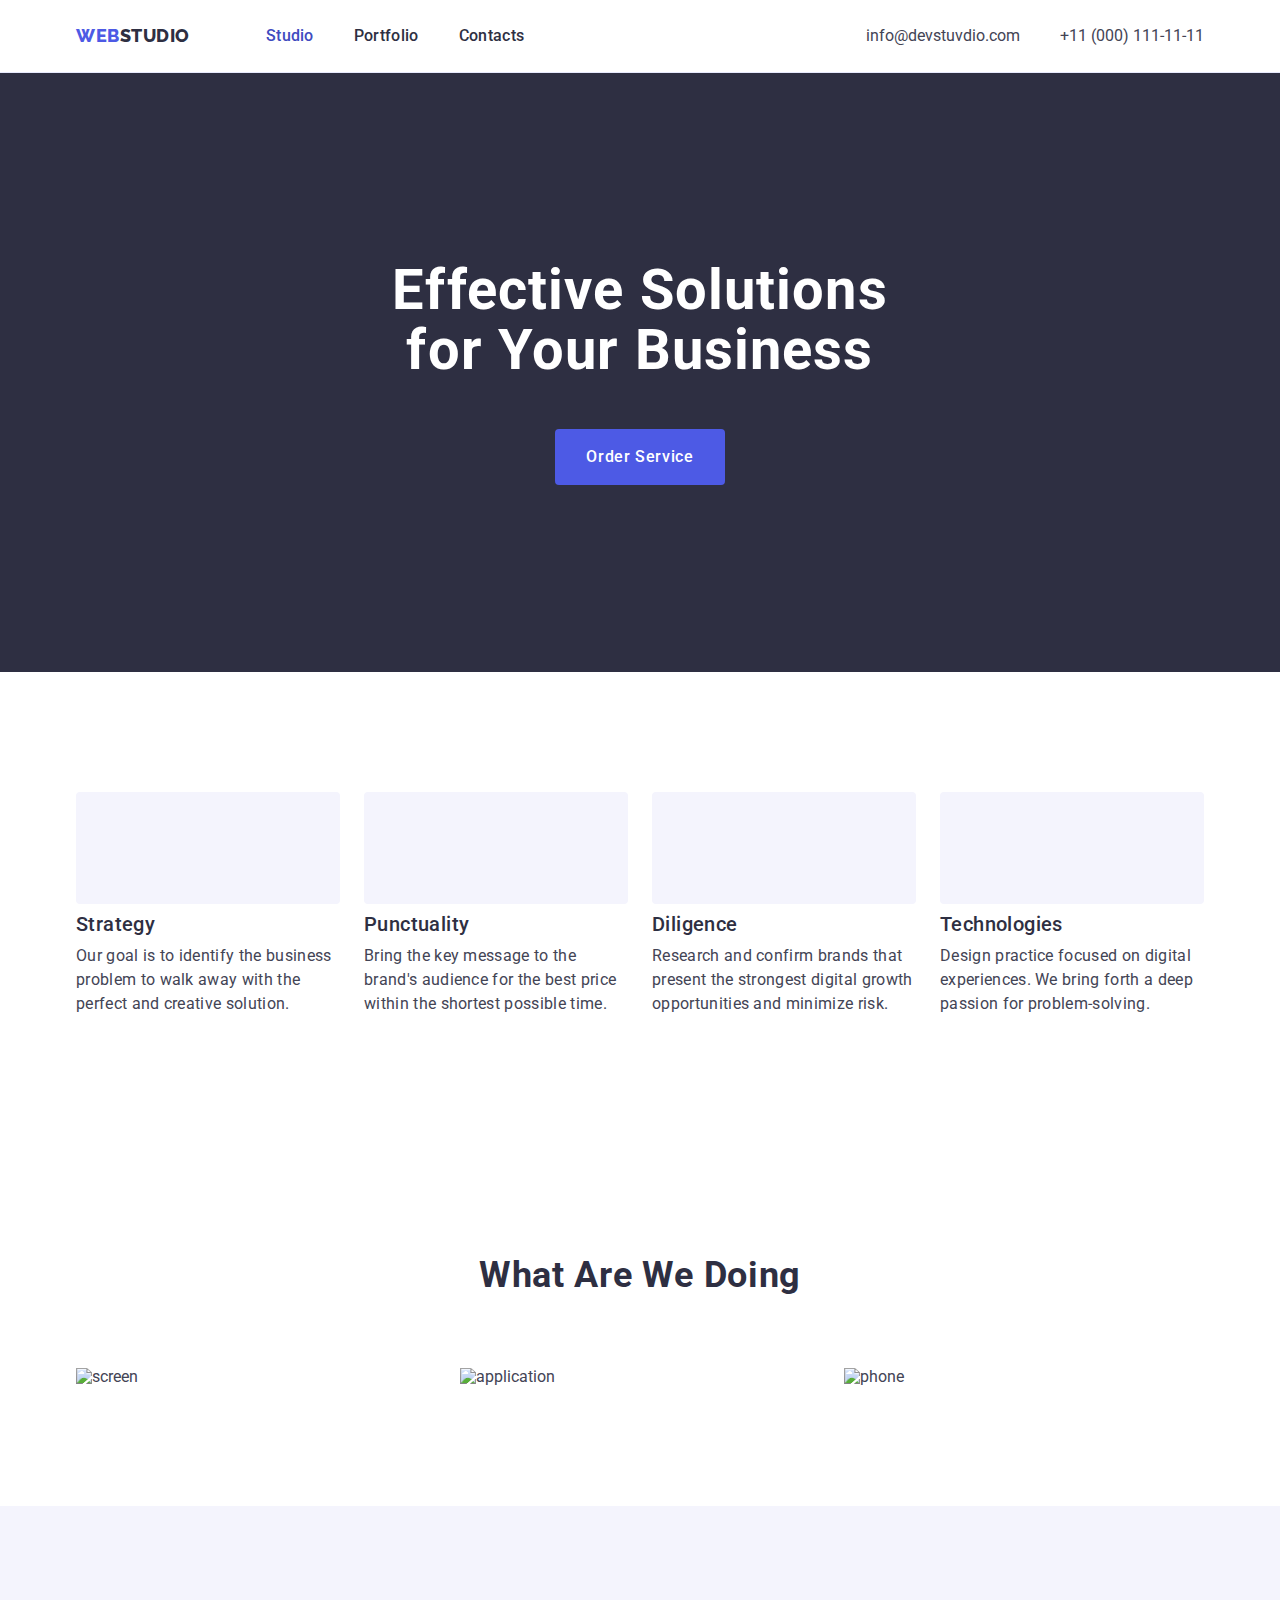
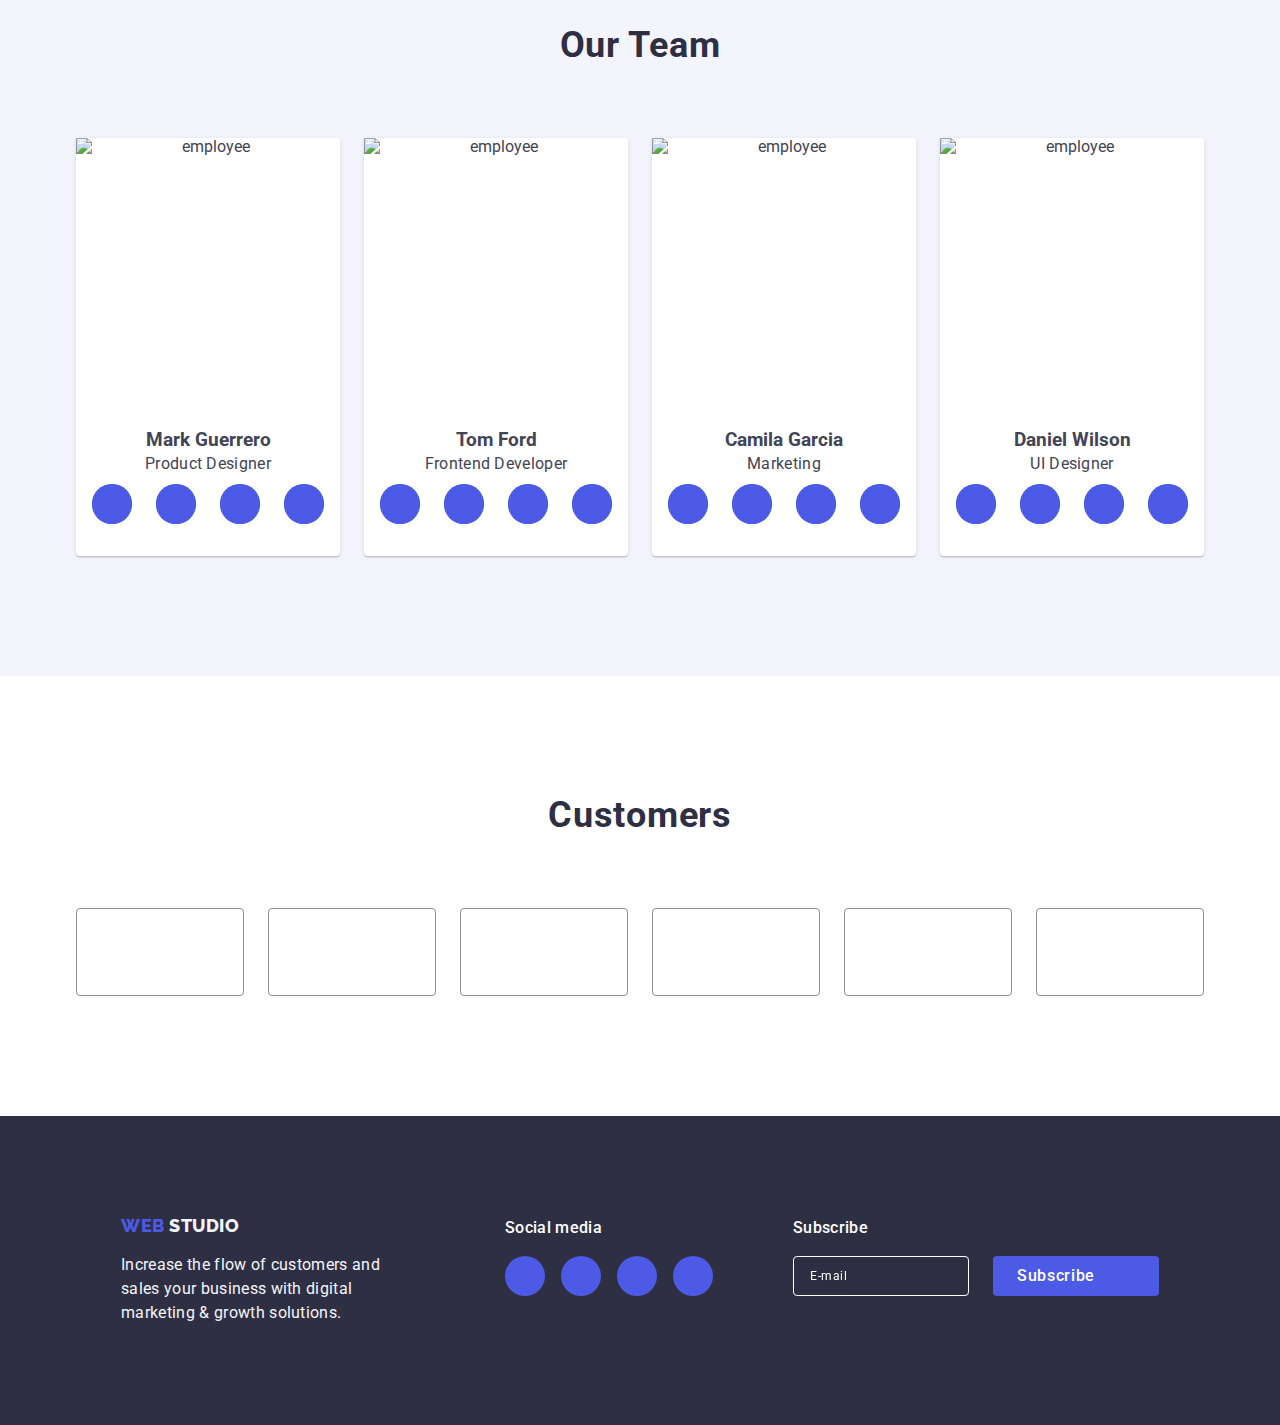
==== index.html @ eebdf18d "работает модальное окно Order service , но снова изменилось его положение уже на  лаптопе" ====
<!DOCTYPE html>
<html lang="en">

<head>
  <meta charset="UTF-8">
  <meta http-equiv="X-UA-Compatible" content="IE=edge">
  <meta name="viewport" content="width=device-width, initial-scale=1.0">
  <title>main-page</title>
  <link href="https://fonts.googleapis.com/css2?family=Roboto:wght@400;500;700;900&display=swap" rel="stylesheet">
  <link href="https://fonts.googleapis.com/css2?family=Raleway:wght@800&display=swap" rel="stylesheet">
  <link rel="stylesheet" href="https://fonts.googleapis.com">
  <link rel="stylesheet" href="https://fonts.gstatic.com">
  <link rel="stylesheet" href="https://cdnjs.cloudflare.com/ajax/libs/modern-normalize/2.0.0/modern-normalize.min.css">
  <link rel="stylesheet" href="./css/style.css">
  <link rel="stylesheet" href="./css/mobile.css">
  <!-- <link rel="stylesheet" href="./css/adaptation-style.css"> -->
  <link rel="stylesheet" href="./css/laptop.css">
  <link rel="stylesheet" href="./css/tablet.css">


</head>



<body>
  <!-- header -->
  <header class="header">
    <div class="container">
      <nav class="nav-items">
        <a href="./index.html" class="link logo">web<span class="logo-span">studio</span></a>
        <ul class="list nav ">
          <li class="nav-item"><a href="./index.html" class="link nav-link backlight-page">Studio</a></li>
          <li class="nav-item"><a href="./portfolio.html" class="link nav-link">Portfolio</a></li>
          <li class="nav-item"><a href="" class="link nav-link">Contacts</a></li>
        </ul>


      </nav>
      <button type="button" class="btn-burger" data-modal-open-burger>
        <svg width="32" height="22" class="burger">
          <use href="./images/burger.svg#icon-burger"></use>
        </svg>
      </button>
      <address class="address">
        <ul class=" list address">
          <li class="address-item">
            <a href="mailto:info@devstuvdio.com" class="link address-link">info@devstuvdio.com</a>
          </li>
          <li class="address-item"><a href="tel:+11(000)111-11-11" class="link address-link">+11 (000) 111-11-11</a>
          </li>
        </ul>
      </address>
    </div>







    <div class="mobile-menu" data-modal-burger>
      <div class="container mobile-menu-container">
        <button class="mobile-menu-close-btn" data-modal-close-burger>
          <svg width="8" height="8" class="mobile-menu-close-icon">

            <use href="./images/close-burger.svg#icon-close-burger"></use>

          </svg>
        </button>





        <ul class="list mobile-modal ">
          <li class="mobile-modal-item"><a href="./index.html" class="link mobile-menu-link backlight-page">Studio</a>
          </li>
          <li class="mobile-modal-item"><a href="./portfolio.html" class="link mobile-menu-link">Portfolio</a></li>
          <li class="mobile-modal-item"><a href="" class="link mobile-menu-link">Contacts</a></li>
        </ul>
        <div class="low-nav">

          <ul class=" list modal-address">
            <li>
              <a href="tel:+11(000)111-11-11" class="link modal-tel">+11 (000) 111-11-11</a>
            </li>
            <li>
              <a href="mailto:info@devstuvdio.com" class="link  modal-email">info@devstuvdio.com</a>
            </li>
          </ul>



          <ul class="modal-nav list">
            <li class="item-svg-modal">
              <a href="" class="icon-svg-modal">
                <svg class="fill-modal-svg" width="16" height="16">
                  <use href="./images/icons.svg#icon-instagram"></use>
                </svg>
              </a>
            </li>
            <li class="item-svg-modal">
              <a href="" class="icon-svg-modal">
                <svg class="fill-modal-svg" width="16" height="16">
                  <use href="./images/icons.svg#icon-twitter"></use>
                </svg>
              </a>
            </li>
            <li class="item-svg-modal">
              <a href="" class="icon-svg-modal">
                <svg class="fill-modal-svg" width="16" height="16">
                  <use href="./images/icons.svg#icon-facebook"></use>
                </svg>
              </a>
            </li>
            <li class="item-svg-modal">
              <a href="" class="icon-svg-modal">
                <svg class="fill-modal-svg" width="16" height="16">
                  <use href="./images/icons.svg#icon-linkedin"></use>
                </svg>
              </a>
            </li>
          </ul>
        </div>
      </div>
  </header>
  </div>

  <main>









    <!-- section-banner 1  -->
    <section class="section-banner ">

      <div class="container content-wrap">
        <h1 class="caption">
          Effective Solutions <span class="big-letter">for</span> Your Business</h1>
        <button type="button" class="btn-banner" data-modal-open>Order Service</button>
      </div>

    </section>
    <!-- section our goal 2 -->
    <section class="section ">
      <div class="container">
        <h2 class="visually-hidden">our goal</h2>
        <ul class="list items-our-goal">
          <li class="items-goal">
            <div class="contaner-svg-goal">
              <svg class="icon-svg-goal" width="64" height="64">
                <use href="./images/icons.svg#icon-antenna"></use>
              </svg>
            </div>
            <h3 class="title">Strategy</h3>
            <p class="subtitle">Our goal is to identify the business
              problem to walk away with the perfect and creative solution.</p>
          </li>
          <li class="items-goal">
            <div class="contaner-svg-goal">
              <svg class="icon-svg-goal" width="64" height="64">
                <use href="./images/icons.svg#icon-clock"></use>
              </svg>
            </div>
            <h3 class="title">Punctuality</h3>
            <p class="subtitle">Bring the key message to the brand's audience for the best price within the
              shortest possible
              time.
            </p>
          </li>
          <li class="items-goal">
            <div class="contaner-svg-goal">
              <svg class="icon-svg-goal" width="64" height="64">
                <use href="./images/icons.svg#icon-diagram"></use>
              </svg>
            </div>
            <h3 class="title">Diligence</h3>
            <p class="subtitle">Research and confirm brands that present the strongest digital growth
              opportunities and minimize
              risk.</p>
          </li>
          <li class="items-goal">
            <div class="contaner-svg-goal">
              <svg class="icon-svg-goal" width="64" height="64">
                <use href="./images/icons.svg#icon-astronaut"></use>
              </svg>
            </div>
            <h3 class="title">Technologies</h3>
            <p class="subtitle">Design practice focused on digital experiences. We bring forth a deep passion
              for
              problem-solving.
            </p>
          </li>
        </ul>
      </div>
    </section>
    <!-- our-offer 3 -->
    <section class="section mobile-hidden">
      <div class="container content-wrap">
        <h2 class="headline">What are we doing</h2>
        <ul class="list our-offer">
          <li class="product-items"><img class="img-clean" src="./images/main-page/img-1.jpg" alt="screen" width="360">
          </li>
          <li class="product-items"><img class="img-clean" src="./images/main-page/img-2.jpg" alt="application"
              width="360">
          </li>
          <li class="product-items"><img class="img-clean" src="./images/main-page/img-3.jpg" alt="phone" width="360">
          </li>
        </ul>
      </div>
    </section>
    <!-- Our Team 4 -->
    <section class="section-employee">
      <div class="container content-wrap">
        <h2 class="headline-employee">Our Team</h2>
        <ul class="list items-employee ">
          <li class="item-employee">
            <img class="img-clean" src="./images/main-page/employee-1.jpg" alt="employee" width="264" height="260">
            <div class="wrap-title">
              <h3 class="title-employee">Mark Guerrero</h3>
              <p class="employee-subtitle">Product Designer</p>
              <ul class="employee-link list">
                <li class="item-svg-team">
                  <a href="" class="icon-svg-team">
                    <svg class="fill-employee-svg" width="16" height="16">
                      <use href="./images/icons.svg#icon-instagram"></use>
                    </svg>
                  </a>
                </li>
                <li class="item-svg-team">
                  <a href="" class="icon-svg-team">
                    <svg class="fill-employee-svg" width="16" height="16">
                      <use href="./images/icons.svg#icon-twitter"></use>
                    </svg>
                  </a>
                </li>
                <li class="item-svg-team">
                  <a href="" class="icon-svg-team">
                    <svg class="fill-employee-svg" width="16" height="16">
                      <use href="./images/icons.svg#icon-facebook"></use>
                    </svg>
                  </a>
                </li>
                <li class="item-svg-team">
                  <a href="" class="icon-svg-team">
                    <svg class="fill-employee-svg" width="16" height="16">
                      <use href="./images/icons.svg#icon-linkedin"></use>
                    </svg>
                  </a>
                </li>
              </ul>
            </div>
          </li>
          <li class="item-employee">
            <img class="img-clean" src="./images/main-page/employee-2.jpg" alt="employee" width="264" height="260">
            <div class="wrap-title">
              <h3 class="title-employee ">Tom Ford</h3>
              <p class="employee-subtitle">Frontend Developer</p>
              <ul class="employee-link list">
                <li class="item-svg-team">
                  <a href="" class="icon-svg-team">
                    <svg class="fill-employee-svg" width="16" height="16">
                      <use href="./images/icons.svg#icon-instagram"></use>
                    </svg>
                  </a>
                </li>
                <li class="item-svg-team">
                  <a href="" class="icon-svg-team">
                    <svg class="fill-employee-svg" width="16" height="16">
                      <use href="./images/icons.svg#icon-twitter"></use>
                    </svg>
                  </a>
                </li>
                <li class="item-svg-team">
                  <a href="" class="icon-svg-team">
                    <svg class="fill-employee-svg" width="16" height="16">
                      <use href="./images/icons.svg#icon-facebook"></use>
                    </svg>
                  </a>
                </li>
                <li class="item-svg-team">
                  <a href="" class="icon-svg-team">
                    <svg class="fill-employee-svg" width="16" height="16">
                      <use href="./images/icons.svg#icon-linkedin"></use>
                    </svg>
                  </a>
                </li>
              </ul>
            </div>
          </li>
          <li class="item-employee">
            <img class="img-clean" src="./images/main-page/employee-3.jpg" alt="employee" width="264" height="260">
            <div class="wrap-title">
              <h3 class="title-employee">Camila Garcia</h3>
              <p class="employee-subtitle">Marketing</p>
              <ul class="employee-link list">
                <li class="item-svg-team">
                  <a href="" class="icon-svg-team">
                    <svg class="fill-employee-svg" width="16" height="16">
                      <use href="./images/icons.svg#icon-instagram"></use>
                    </svg>
                  </a>
                </li>
                <li class="item-svg-team">
                  <a href="" class="icon-svg-team">
                    <svg class="fill-employee-svg" width="16" height="16">
                      <use href="./images/icons.svg#icon-twitter"></use>
                    </svg>
                  </a>
                </li>
                <li class="item-svg-team">
                  <a href="" class="icon-svg-team">
                    <svg class="fill-employee-svg" width="16" height="16">
                      <use href="./images/icons.svg#icon-facebook"></use>
                    </svg>
                  </a>
                </li>
                <li class="item-svg-team">
                  <a href="" class="icon-svg-team">
                    <svg class="fill-employee-svg" width="16" height="16">
                      <use href="./images/icons.svg#icon-linkedin"></use>
                    </svg>
                  </a>
                </li>
              </ul>
            </div>
          </li>
          <li class="item-employee">
            <img class="img-clean" src="./images/main-page/employee-4.jpg" alt="employee" width="264" height="260">
            <div class="wrap-title">
              <h3 class="title-employee">Daniel Wilson</h3>
              <p class="employee-subtitle">UI Designer</p>
              <ul class="employee-link list">
                <li class="item-svg-team">
                  <a href="" class="icon-svg-team">
                    <svg class="fill-employee-svg" width="16" height="16">
                      <use href="./images/icons.svg#icon-instagram"></use>
                    </svg>
                  </a>
                </li>
                <li class="item-svg-team">
                  <a href="" class="icon-svg-team">
                    <svg class="fill-employee-svg" width="16" height="16">
                      <use href="./images/icons.svg#icon-twitter"></use>
                    </svg>
                  </a>
                </li>
                <li class="item-svg-team">
                  <a href="" class="icon-svg-team">
                    <svg class="fill-employee-svg" width="16" height="16">
                      <use href="./images/icons.svg#icon-facebook"></use>
                    </svg>
                  </a>
                </li>
                <li class="item-svg-team">
                  <a href="" class="icon-svg-team">
                    <svg class="fill-employee-svg" width="16" height="16">
                      <use href="./images/icons.svg#icon-linkedin"></use>
                    </svg>
                  </a>
                </li>
              </ul>
            </div>
          </li>
        </ul>
      </div>
    </section>
    <!-- customers 5  -->
    <section class="customer">
      <div class="container customer-wrap">
        <h2 class="customer-headline">Customers</h2>

        <ul class="customer-items list">
          <li class="item-customer">
            <a href="" class="icon-svg-customer">
              <svg class="svg-fill-customer" width="104" height="56">
                <use href="./images/icons.svg#icon-Logo-1"></use>
              </svg>
            </a>
          </li>

          <li class="item-customer">
            <a href="" class="icon-svg-customer">
              <svg class="svg-fill-customer" width="104" height="56">
                <use href="./images/icons.svg#icon-Logo-2"></use>
              </svg>
            </a>
          </li>

          <li class="item-customer">
            <a href="" class="icon-svg-customer">
              <svg class="svg-fill-customer" width="104" height="56">
                <use href="./images/icons.svg#icon-Logo-3"></use>
              </svg>
            </a>
          </li>

          <li class="item-customer">
            <a href="" class="icon-svg-customer">
              <svg class="svg-fill-customer" width="104" height="56">
                <use href="./images/icons.svg#icon-Logo-4"></use>
              </svg>
            </a>
          </li>

          <li class="item-customer">
            <a href="" class="icon-svg-customer">
              <svg class="svg-fill-customer" width="104" height="56">
                <use href="./images/icons.svg#icon-Logo-5"></use>
              </svg>
            </a>
          </li>

          <li class="item-customer">
            <a href="" class="icon-svg-customer">
              <svg class="svg-fill-customer" width="104" height="56">
                <use href="./images/icons.svg#icon-Logo-6"></use>
              </svg>
            </a>
          </li>
        </ul>
      </div>
    </section>
  </main>
  <!-- footer -->
  <footer class="footer">
    <div class="container footer-content">
      <div class="footer-wrap-text">
        <a href="./index.html" class="logo-footer link">web <span class="logo-span-footer">Studio</span> </a>
        <p class="footer-text">Increase the flow of customers and sales your
          business with digital marketing &
          growth solutions.</p>
      </div>
      <div class=" sosial-media">
        <p class="social-title">Social media</p>
        <ul class="footer-sosial list">
          <li class="footer-item-svg">
            <a href="" class="footer-link-svg">
              <svg class="footer-svg-fill" width="24" height="24">
                <use href="./images/icons.svg#icon-instagram"></use>
              </svg>
            </a>
          </li>
          <li class="footer-item-svg">
            <a href="" class="footer-link-svg">
              <svg class="footer-svg-fill" width="24" height="24">
                <use href="./images/icons.svg#icon-twitter"></use>
              </svg>
            </a>
          </li>
          <li class="footer-item-svg">
            <a href="" class="footer-link-svg">
              <svg class="footer-svg-fill" width="24" height="24">
                <use href="./images/icons.svg#icon-facebook"></use>
              </svg>
            </a>
          </li>
          <li class="footer-item-svg">
            <a href="" class="footer-link-svg">
              <svg class="footer-svg-fill" width="24" height="24">
                <use href="./images/icons.svg#icon-linkedin"></use>
              </svg>
            </a>
          </li>
        </ul>

      </div>
      <div class="footer-form">
        <p class="subscribe-title-form">Subscribe</p>

        <form class="form-footer">
          <label class="footer-label">
            <input type="email" name="email" class="form-email " placeholder="E-mail">

          </label>

          <button type="submit" class="btn-footer">
            Subscribe
            <svg class="icon-send" width="24" height="24">
              <use href="./images/icon-send.svg#icon-icon-send-1"> </use>
            </svg>
          </button>
        </form>
      </div>
    </div>
  </footer>





  <div class="backdrop is-hidden  " data-modal>

    <div class="modal-window">
      <h2 class="visually-hidden">Contacts form</h2>
      <p class="contact-form">Leave your contacts and we will call you back</p>
      <form class="form" autocomplete="off">




        <!--1-->
        <div class="form-wrap">
          <label class="form-field" for="user-name">Name</label>


          <div class="wrap-user">
            <input type="text" name="user-name" class="input-form" placeholder=" " id="user-name">
            <svg class="icon-modal" width="18" height="24">
              <use href="./images/sprite-modal-window.svg#icon-person-black"> </use>
            </svg>

          </div>
        </div>

        <!--2-->
        <div class="form-wrap">
          <label class="form-field" for="phone">Phone</label>


          <div class="wrap-user">
            <input type="tel" name="text" class="input-form" placeholder=" " id="phone">
            <svg class="icon-modal" width="18" height="24">
              <use href="./images/sprite-modal-window.svg#icon-phone-black"> </use>
            </svg>

          </div>
        </div>

        <!--3-->
        <div class="form-wrap">
          <label class="form-field" for="email">Email</label>


          <div class="wrap-user">
            <input type="text" name="user-name" class="input-form" placeholder=" " id="email">

            <svg class="icon-modal" width="18" height="24">
              <use href="./images/sprite-modal-window.svg#icon-email-black"> </use>
            </svg>

          </div>
        </div>



        <!--4-->
        <div class="wrap-user-comment">
          <label class="form-field" for="user-comment">Comment</label>
          <textarea class="textarea-form" name="user-comment" placeholder="Text input" id="user-comment">  </textarea>
        </div>


        <!--5-->
        <div class="checkbox-container">
          <input type="checkbox" class="checkbox visually-hidden" name="user-privacy" id="user-privacy" value="true">
          <label class="label-checkbox" for="user-privacy">
            <span class="checkbox-span">
              <svg width="10" height="8">
                <use href="./images/vector(1).svg#icon-Vector-1"> </use>
              </svg>
            </span>
            I accept the terms and conditions of the
            <a href="" class="link link-privacy">Privacy Policy</a>
          </label>
        </div>
        <button class="btn-form" type="submit">Send</button>
      </form>
      <button type="button" class="modal-btn" data-modal-close>
        <svg class="svg-close-btn" width="8" height="8">
          <use href="./images/close-btn.svg#icon-close-black"></use>
        </svg>
      </button>
    </div>
  </div>


  <use href="./images/vector(1).svg#icon-Vector-1"> </use>


  <script src="./js/mobile-menu.js"></script>
  <script src="./js/modal.js"></script>
</body>

</html>
---- css/style.css ----
/* --accent-color: #4d5ae5;
    --background-button: #F4F4FD;
    --text-footer: #F4F4FD;
    --background-employee: #F4F4FD;
    --text-color: #434455;
    --primary-color: #2e2f42;
    --secondary-color: #F4F4FD;
    --hover-color: #404bbf;
    --white-color:#ffffff;

    */


    :root {
        --primary-color: #2e2f42;
        --secondary-color: #F4F4FD;
        --accent-color: #4d5ae5;
        --text-color: #434455;
        --hover-color: #404bbf;
        --white-color: #ffffff;
        --costumers-color: #8E8F99;
        --cubic-bezier: cubic-bezier(0.4, 0, 0.2, 1);
        --modal-color: #8e8f99;
    }

    html {
        box-sizing: border-box;
    }

    *,
    *::before,
    *::after {
        box-sizing: inherit;
    }

    body {
        font-family: "Roboto", sans-serif;
        color: #434455;
        background-color: var(--white-color);
    }





    h1,
    h2,
    h3,
    h4,
    h5,
    h6,
    p,
    ul {
        margin: 0;
        padding: 0;
    }

    .container {
        max-width: 1158px;
        padding-left: 15px;
        padding-right: 15px;
        margin: 0 auto;
        display: flex;


    }





    /* читка для списка  */
    .list {
        list-style: none;
    }

    /* читка для ссылок */
    .link {
        text-decoration: none;
        font-style: normal;
    }

    /* чистка нижнего отступа в картинках */
    .img-clean {
        display: block;
    }

    /* скрытие заголовка  */

    .visually-hidden {
        position: absolute;
        max-width: 1px;
        height: 1px;
        margin: -1px;
        border: 0;
        padding: 0;

        white-space: nowrap;
        clip-path: inset(100%);
        clip: rect(0 0 0 0);
        overflow: hidden;
    }

    /* main page -  header  */
    @media screen and (min-width:429px) and (max-width:4000px) {
        .mobile-menu-container {
            display: none;
        }

        .btn-burger {
            display: none;
        }
    }

    .nav-items {
        display: flex;
        align-items: center;
    }

    .nav-list {
        display: flex;
        align-items: center;
    }

    .nav, .address {
        display: flex;
    }



    .nav {
        align-items: center;


        display: flex;
        color: var(--primary-color);
        font-size: 16px;
        font-weight: 500;
        line-height: 1.5;
        letter-spacing: 0.32px;

    }

    .nav-item:not(:last-child) {
        margin-right: 40px;
    }

    .address {
        display: flex;
        align-items: center;
        margin-left: auto;
        color: var(--text-color);
        font-weight: 400;

    }

    .address-item {
        margin-right: 40px;

    }

    .address-item:last-child {
        margin-right: 0px;
    }

    .logo {
        display: flex;
        align-items: center;
        padding-top: 24px;
        padding-bottom: 24px;
        margin-right: 76px;
        color: var(--accent-color);
        font-size: 18px;
        font-family: Raleway, sans-serif;
        font-weight: 800;
        line-height: 1.16;
        letter-spacing: 0.54px;
        text-transform: uppercase;
    }

    .logo-span {
        color: var(--primary-color);

    }


    .nav-link {
        display: block;
        position: relative;
        padding-top: 24px;
        padding-bottom: 24px;

        color: var(--primary-color);
        font-size: 16px;
        line-height: 1.5;
        letter-spacing: 0.32px;

        transition-property: color;
        transition-duration: 250ms;
        transition-timing-function: cubic-bezier(0.4, 0, 0.2, 1);
    }

    .backlight-page::after {
        content: '';
        display: block;
        position: absolute;
        left: 0;
        bottom: -1px;
        height: 4px;
        border-radius: 2px;
        max-width: 100%;
        background-color: #404bbf;
    }

    .backlight-page {
        color: #404bbf;
    }

    .address-link {
        display: block;
        padding-top: 24px;
        padding-bottom: 24px;
        color: var(--text-color);
        transition-property: color;
        transition-duration: 250ms;
        transition-timing-function: cubic-bezier(0.4, 0, 0.2, 1);
    }

    .nav-link:hover {
        color: var(--hover-color);
    }

    .address-link:hover {
        color: var(--hover-color);
    }

    /* main-page banner */
    .section-banner {
        text-align: center;
        padding-top: 188px;
        padding-bottom: 188px;
        border-top: 1px solid #E7E9FC;
        background-color: var(--primary-color);
        background-image: linear-gradient(rgba(46, 47, 66, 0.7), rgba(46, 47, 66, 0.7)), url(../images/main-page/people-office.jpg);
        background-repeat: no-repeat;
        background-position: center;
        background-size: cover;
        max-width: 1440px;
        height: 600px;
        margin-right: auto;
        margin-left: auto;
    }

    .section {
        display: flex;
        flex-wrap: wrap;
        padding-top: 120px;
        padding-bottom: 120px;

    }

    .caption {
        max-width: 496px;
        margin-bottom: 48px;
        margin-right: auto;
        margin-left: auto;
        font-size: 56px;
        line-height: 1.07;
        letter-spacing: 0.02em;
        color: var(--white-color);
    }

    .btn-banner {
        display: block;
        background-color: var(--accent-color);
        font-family: "Roboto", sans-serif;
        font-weight: 500;
        font-size: 16px;
        line-height: 1.5;
        letter-spacing: 0.04em;
        color: var(--white-color);
        cursor: pointer;
        border-radius: 4px;
        min-width: 169px;
        padding: 16px 31px;
        border: transparent;
        margin-top: 48px;
        height: 56px;
        margin: 0 auto;
        transition: background-color 250ms cubic-bezier(0.4, 0, 0.2, 1);


    }

    .btn-banner:hover,
    .btn-banner:focus {
        background-color: var(--hover-color);
        color: var(--white-color);
    }

    /* -main-page our-goal */
    .icon-container {
        outline: 1px solid tomato;
        display: flex;
        align-items: center;
        justify-content: center;
        height: 112px;
        max-width: 264px;
        background-color: var(--secondary-color);
        border-radius: 4px;
        margin-bottom: 8px;
        color: #31d0aa;

    }

    .icon .letter {
        fill: currentColor;
    }

    .headline {
        font-size: 36px;
        line-height: 1.11;
        text-align: center;
        letter-spacing: 0.02em;
        text-transform: capitalize;
        color: var(--primary-color);
        margin-bottom: 72px;
    }

    .items-our-goal {
        display: flex;
        flex-wrap: wrap;
        justify-content: space-between;
        margin-right: 24px;
    }

    .items-our-goal:last-child {
        margin-right: 0px;
    }

    .items-goal {
        max-width: calc((100% - 72px) / 4);
        margin-right: 24px;
    }

    .items-goal:last-child {
        margin-right: 0px;
    }

    .contaner-svg-goal {
        display: flex;
        justify-content: center;
        align-items: center;
        border-radius: 4px;
        margin-bottom: 8px;
        max-width: 264px;
        height: 112px;
        background-color: var(--secondary-color);
    }

    .wrap-title {
        padding: 32px 16px;
    }

    .title {
        font-weight: 500;
        font-size: 20px;
        line-height: 1.2;
        color: var(--primary-color);
        letter-spacing: 0.02em;
        margin-bottom: 8px;
    }

    .subtitle {
        font-size: 16px;
        line-height: 1.5;
        letter-spacing: 0.02em;
    }

    /* main-page  what are we doing  */
    .our-offer {
        display: flex;
        flex-wrap: wrap;
    }

    .product-items {
        max-width: calc((100% - 48px) / 3)
    }

    .product-items:not(:last-child) {
        margin-right: 24px;
    }

    .img-flex:not(:last-child) {
        margin-right: 24px;
    }

    /* main-page our team  */
    .section-employee {
        background-color: var(--secondary-color);
        display: flex;
        align-items: center;
        padding-top: 120px;
        padding-bottom: 120px;
    }

    .headline-employee {
        text-align: center;
        font-size: 36px;
        line-height: 1.11;
        letter-spacing: 0.02em;
        text-transform: capitalize;
        color: var(--primary-color);

        margin-bottom: 72px;
    }

    .items-employee {
        display: flex;
        justify-content: center;
        gap: 24px;

    }

    .item-employee {
        text-align: center;
        max-width: calc((100% - 72px) / 4);
        border-radius: 0px 0px 4px 4px;
        background-color: var(--white-color);
        box-shadow: 0px 2px 1px 0px rgba(46, 47, 66, 0.08),
            0px 1px 1px 0px rgba(46, 47, 66, 0.16),
            0px 1px 6px 0px rgba(46, 47, 66, 0.08);

    }

    .employee-subtitle {
        font-size: 16px;
        line-height: 1.5;
        letter-spacing: 0.02em;
    }

    .employee-link {
        display: flex;
        justify-content: center;
        gap: 24px;
        margin-top: 8px;
        height: 40px;
    }

    .item-svg-team {
        display: flex;
        justify-content: space-between;
        align-items: center;
        height: 40px;
        max-width: 40px;
        background-color: var(--accent-color);
        border-radius: 50%;
    }

    .fill-employee-svg {
        fill: var(--secondary-color)
    }

    .icon-svg-team {
        display: flex;
        justify-content: center;
        align-items: center;
        width: 40px;
        height: 100%;
        background-color: var(--accent-color);
        border-radius: 50%;
        transition-property: background-color;
        transition-duration: 250ms;
        transition-timing-function: cubic-bezier(0.4, 0, 0.2, 1);
    }

    .icon-svg-team:hover,
    .icon-svg-team:focus {
        background-color: var(--hover-color);
    }

    /* main page o  */
    .customer {
        padding-top: 120px;
        padding-bottom: 120px;
    }

    .customer-wrap {
        display: flex;
        flex-direction: column;

    }

    .customer-headline {
        max-width: 1128px;
        margin-bottom: 72px;
        font-size: 36px;
        line-height: 1.11;
        letter-spacing: 0.02em;
        text-align: center;
        text-transform: capitalize;
        color: var(--primary-color);
    }

    .customer-items {
        gap: 24px;
        display: flex;
        justify-content: space-between;

    }

    .svg-fill-customer {
        fill: var(--costumers-color);
        max-width: 104px;
        height: 56px;
    }



    .item-customer {
        max-width: calc((100% - 120px) / 6);
        height: 88px;
    }

    .icon-svg-customer {
        display: flex;
        justify-content: center;
        align-items: center;
        width: 168px;

        height: 100%;
        border: 1px solid #8e8f99;
        border-radius: 4px;

        color: var(--costumers-color);
        transition: border-color 250ms cubic-bezier(0.4, 0, 0.2, 1), color 250ms cubic-bezier(0.4, 0, 0.2, 1);




    }

    .icon-svg-customer:hover,
    .icon-svg-customer:focus {
        border-color: #404bbf;
        color: #404bbf;
    }


    .svg-fill-customer:hover,
    .svg-fill-customer:focus {
        fill: var(--hover-color);

    }

    .svg-fill-customer {
        fill: currentColor;



    }

    .logo-footer {
        display: inline-block;
        align-items: center;


        color: var(--accent-color);
        font-size: 18px;
        font-family: Raleway, sans-serif;
        font-weight: 800;
        line-height: 1.16;
        letter-spacing: 0.54px;
        text-transform: uppercase;
        margin-bottom: 16px;
    }

    .footer {
        background-color: var(--primary-color);
        padding: 100px 0px;
        display: flex;
    }

    .footer .logo {
        font-family: "Raleway", sans-serif;
    }

    .footer .logo-span-footer {
        color: var(--secondary-color);
        font-family: "Raleway", sans-serif;

    }

    .footer-text {
        line-height: 1.5;
        color: var(--secondary-color);

        letter-spacing: 0.02em;
        max-width: 264px;

    }

    .footer-item-svg {
        max-width: 40px;
        height: 40px;
    }




    .footer-link-svg {
        display: flex;
        align-items: center;
        justify-content: center;
        background-color: var(--accent-color);
        width: 40px;
        height: 100%;
        border-radius: 50%;
        transition-property: background-color;
        transition-duration: 250ms;
        transition-timing-function: cubic-bezier(0.4, 0, 0.2, 1);

    }

    .footer-svg-fill {
        max-width: 24px;
        height: 24px;
        fill: var(--secondary-color);

    }

    .footer-link-svg:hover,
    .footer-link-svg:focus {
        background-color: #31d0aa;
    }




    /* portfolio  header  */

    .content-wrap {
        display: block;

    }

    .block-link {
        display: block;
        transition: box-shadow 250ms var(--cubic-bezier);
    }

    /* ховер- карточки  */




    .wrap-descr {
        position: relative;
        overflow: hidden;
    }


    .wrap-descr:hover,
    .wrap-descr:focus {
        opacity: 1;



    }

    .product-text {
        padding-top: 40px;
        padding-right: 30px;
        padding-left: 30px;
        color: var(--secondary-color);
        position: absolute;
        top: 0;
        font-size: 16px;
        line-height: 1.5;
        letter-spacing: 0.02em;
        color: var(--secondary-color);
        padding: 40px 32px;
        background-color: #4d5ae5;
        height: 100%;
        max-width: 100%;
        transform: translateY(100%);
        transition: transform 250ms var(--cubic-bezier);
    }

    .block-link:hover .product-text {
        transform: translateY(0%);
    }

    .block-link:focus .product-text {
        transform: translateY(0%);
    }

    .block-link:hover,
    .block-link:focus {

        box-shadow: 0px 2px 1px 0px rgba(46, 47, 66, 0.08),
            0px 1px 1px 0px rgba(46, 47, 66, 0.16),
            0px 1px 6px 0px rgba(46, 47, 66, 0.08);

    }

    .wrap-descr:hover .product-descr {
        transform: translateY(0%);
    }

    .portfolio-nav {
        display: flex;
        align-items: center;
    }

    .portfolio-menu {
        display: flex;
        margin-right: 40px;
    }

    .portfolio-menu:last-child {
        margin-right: 0px;
    }

    /* portfilio main  */
    .section-portfolio {
        padding-top: 96px;
        padding-bottom: 120px;
    }

    .buttons-items {
        display: flex;
        justify-content: center;


        margin-bottom: 72px;
    }

    .portfolio-btn-item {
        margin-right: 24px;
    }

    .portfolio-btn-item:last-child {
        margin-right: 0px;
    }

    .portfolio-button {
        padding-top: 12px;
        padding-right: 24px;
        padding-bottom: 12px;
        padding-left: 24px;
        border: 1px solid #e7e9fc;
        border-radius: 4px;
        color: var(--accent-color);
        background-color: var(--secondary-color);


        transition:
            color 250ms var(--cubic-bezier),
            background-color 250ms var(--cubic-bezier),
            border-color 250ms var(--cubic-bezier),
            box-shadow 250ms var(--cubic-bezier);
    }

    .portfolio-button:hover,
    .portfolio-button:focus {
        background-color: var(--hover-color);
        border: 1px solid transparent;
        cursor: pointer;
        color: #ffffff;
        box-shadow: 0px 3px 1px rgba(0, 0, 0, 0.1),
            0px 2px 1px rgba(0, 0, 0, 0.08),
            0px 2px 2px rgba(0, 0, 0, 0.12);
    }

    .portfolio-cards {
        display: flex;
        flex-wrap: wrap;
    }

    .portfolio-item {
        max-width: calc((100% - 48px) / 3);
        margin-right: 24px;
        margin-bottom: 48px;
    }

    .portfolio-item:nth-last-child(3n + 1) {
        margin-right: 0px;
    }

    .portfolio-item:nth-last-child(-n + 3) {
        margin-bottom: 0px;
    }

    .portfolio-wrap-title {
        padding-top: 32px;
        padding-right: 16px;
        padding-bottom: 32px;
        padding-left: 16px;
        border: 1px solid #e7e9fc;
        border-top: none;
    }

    .portfolio-headline {
        font-weight: 500;
        font-size: 20px;
        line-height: 1.2;
        letter-spacing: 0.02em;
        color: var(--primary-color);
        margin-bottom: 8px;
    }

    .portfolio-subtitle {
        font-size: 16px;
        line-height: 1.5;
        letter-spacing: 0.02em;
        font-weight: 400;
        color: var(--text-color);
    }

    /* portfolio footer  */
    .footer-content {
        display: flex;
        /* align-items: baseline; */
    }

    .sosial-media {
        font-weight: 500;
        font-size: 16px;
        line-height: 1.5;
        letter-spacing: 0.02em;
        color: #ffffff;
        margin-left: 120px;

    }

    .social-title {
        margin-bottom: 16px;
        font-weight: 500;
        font-size: 16px;
        line-height: 1.5;
        letter-spacing: 0.02em;
        color: var(--white-color);
    }

    .footer-sosial {
        display: flex;
        justify-content: space-between;
        gap: 16px;
        max-width: 208px;

    }

    .footer-item {
        max-width: 40px;
        height: 40px;
        margin-right: 16px;
    }

    /* форма футер  */
    .footer-form {
        display: flex;
        flex-direction: column;
        margin-left: 80px;
        max-width: 453px;
        height: 80px;
    }

    .subscribe-title-form {
        margin-bottom: 16px;
        font-weight: 500;
        font-size: 16px;
        line-height: 1.5;
        letter-spacing: 0.02em;
        color: var(--white-color);

    }

    .form-footer {
        display: flex;
        gap: 24px;
    }

    .form-email {
        max-width: 264px;
        height: 40px;
        background-color: transparent;
        border-radius: 4px;
        border: 1px solid #ffffff;
        filter: drop-shadow(0px 4px 4px rgba(0, 0, 0, 0.15));
        color: var(--white-color);
        font-size: 12px;

        line-height: 1.5;
        letter-spacing: 0.04em;
        padding-left: 16px
    }

    .form-footer input::placeholder {
        font-size: 12px;
        font-family: 'Roboto', sans-serif;
        line-height: 24px;
        letter-spacing: 0.48px;
        color: var(--white-color);
    }

    .btn-footer {
        display: flex;
        justify-content: center;
        align-items: center;
        background-color: var(--accent-color);

        font-family: "Roboto", sans-serif;
        font-weight: 500;
        font-size: 16px;
        line-height: 1.5;
        letter-spacing: 0.04em;
        color: var(--white-color);
        cursor: pointer;
        border: none;
        border-radius: 4px;
        min-width: 165px;
        height: 40px;
        padding: 8px 24px;
        border: transparent;
        margin-top: 48px;
        margin: 0 auto;
        transition: background-color 250ms cubic-bezier(0.4, 0, 0.2, 1);
    }

    .icon-send {
        max-width: 24px;
        height: 24px;
        margin-left: 16px;
        fill: #ffffff;

    }

    /* модальное окно банер  */
    .backdrop {
        position: fixed;
        top: 0;
        left: 0;
        max-width: 100%;
        height: 100%;
        background-color: rgba(46, 47, 66, 0.4);
        transition: opacity 250ms cubic-bezier(0.4, 0, 0.2, 1), visibility 250ms cubic-bezier(0.4, 0, 0.2, 1);
    }

    .is-hidden {
        opacity: 0;
        visibility: hidden;
        pointer-events: none;
    }

    .modal-window {

        position: absolute;
        top: 50%;
        left: 50%;
        transform: translate(-50%, -50%) scale(1);
        padding: 72px 24px 24px 24px;
        max-width: 408px;
        min-height: 584px;
        background: #fcfcfc;
        box-shadow: 0px 1px 1px rgba(0, 0, 0, 0.14), 0px 1px 3px rgba(0, 0, 0, 0.12), 0px 2px 1px rgba(0, 0, 0, 0.2);
        border-radius: 4px;
        transition: transform 250ms cubic-bezier(0.4, 0, 0.2, 1);

    }

    .modal-btn {
        display: flex;
        align-items: center;
        position: absolute;
        justify-content: center;

        padding: 0;
        top: 24px;
        right: 24px;
        max-width: 24px;
        height: 24px;
        border-radius: 50%;

        background-color: #e7e9fc;
        border: 1px solid rgba(0, 0, 0, 0.1);
        cursor: pointer;
        transition: background-color 250ms cubic-bezier(0.4, 0, 0.2, 1), border 250ms cubic-bezier(0.4, 0, 0.2, 1);

    }

    .modal-btn:hover {
        background-color: var(--hover-color);
        border: none;
    }

    .modal-btn:focus {
        background-color: var(--hover-color);
        border: none;
    }

    .modal-btn:hover .svg-close-btn {
        fill: #ffffff;
    }

    .modal-btn:focus .svg-close-btn {
        fill: #ffffff;
    }

    .svg-close-btn {
        transition: fill 250ms cubic-bezier(0.4, 0, 0.2, 1);
        vertical-align: center;
        fill: var(--primary-color);
    }

    .contact-form {
        max-width: 360px;
        color: var(--primary-color);
        text-align: center;
        font-size: 16px;
        font-family: Roboto;
        font-weight: 500;
        line-height: 1.5;
        letter-spacing: 0.02em;
        margin-bottom: 16px;

    }

    .wrap-user:last-child {
        margin-bottom: 16px;
    }

    /* --------------------------------- */
    /* модальное окно автопроверка  */
    .form-wrap {
        margin-bottom: 8px;
    }

    .form-field {
        display: block;
        margin-bottom: 4px;
        font-size: 12px;
        line-height: 1.17;
        letter-spacing: 0.04em;
        color: var(--modal-color);
    }

    .wrap-user {
        position: relative;
    }

    .wrap-user-comment {
        margin-bottom: 16px;
    }

    .input-form {
        max-width: 100%;
        height: 40px;
        padding-left: 38px;
        color: #8E8F99;
        font-size: 12px;
        font-family: Roboto;
        line-height: 1.16;
        letter-spacing: 0.48px;
        margin: 0;
        outline: transparent;
        transition: border-color 250ms var(--cubic-bezier);
        background-color: transparent;
        border-radius: 4px;
        border: 1px solid rgba(46, 47, 66, 0.40);

    }

    /* тут должен быть фокус на инпут,
     он рабоатет но система не пропускает  */
    .input-form:focus {
        border-color: var(--accent-color);
    }

    .icon-modal {
        position: absolute;
        fill: var(--primary-color);
        top: 50%;
        left: 16px;
        transform: translateY(-50%);
        transition: fill 250ms var(--cubic-bezier);
    }

    /* тут должен быть фокус на инпут,
     но смета цвета в иконке svg,тоже работает ,
      но система не пропускает  */

    .input-form:focus+.icon-modal {
        fill: var(--accent-color);
    }

    .form-wrap-comment {
        margin-bottom: 16px;
    }

    .textarea-form {

        padding: 8px 16px;
        max-width: 100%;
        min-height: 120px;
        border-radius: 4px;
        outline: transparent;
        color: rgba(46, 47, 66, 0.40);

        font-size: 12px;
        font-family: Roboto;
        border: 1px solid rgba(46, 47, 66, 0.4);
        letter-spacing: 0.48px;
        margin-bottom: 16px;
        line-height: 1.17;
        background-color: transparent;
        resize: none;
        transition: border-color 250ms var(--cubic-bezier);

    }

    /* тут должен быть фокус на инпут,
     он рабоатет но система не пропускает  */

    .textarea-form:focus {
        border-color: var(--accent-color);
    }

    .checkbox-container {
        margin-bottom: 24px;
    }

    .label-checkbox {


        font-size: 12px;
        line-height: 1.17;
        letter-spacing: 0.04em;
        color: var(--modal-color);
    }

    .checkbox-span {

        display: inline-flex;
        align-items: center;
        justify-content: center;
        border: 1px solid rgba(46, 47, 66, 0.4);
        max-width: 16px;
        height: 16px;
        border-radius: 2px;
        fill: transparent;
        transition: background-color 250ms cubic-bezier(0.4, 0, 0.2, 1), border 250ms cubic-bezier(0.4, 0, 0.2, 1), fill 250ms cubic-bezier(0.4, 0, 0.2, 1);

    }




    .checkbox:checked+.label-checkbox .checkbox-span {
        background-color: var(--hover-color);
        border: none;
        fill: var(--secondary-color);

    }



    .link-privacy {
        color: var(--accent-color);
    }

    .btn-form {
        display: block;
        min-width: 169px;
        min-height: 56px;
        padding: 16px 32px;
        margin-top: 24px;
        margin-right: auto;
        margin-left: auto;
        border-radius: 4px;
        background-color: var(--accent-color);
        box-shadow: 0px 4px 4px 0px rgba(0, 0, 0, 0.15);
        color: var(--white-color);
        text-align: center;
        cursor: pointer;
        font-size: 16px;
        border: transparent;
        font-weight: 500;
        line-height: 1.5;
        letter-spacing: 0.64px;
        transition: background-color 250ms var(--cubic-bezier);

    }

    .btn-form:hover {
        cursor: pointer;
        background-color: var(--hover-color);


    }
---- css/mobile.css ----
/* /
/
/
/
/
/
/
/ */
/* ==========HEADER========= */
/* ==========/HEADER========= */
/* ==========BANNER========= */
/* ==========/BANNER========= */
/* ==========GOAL========= */
/* ==========/GOAL========= */
/* ==========OFFER========= */
/* ==========/OFFER========= */
/* ==========TEAM========= */
/* ==========/TEAM========= */
/* ==========CUSTOMER========= */
/* ==========/CUSTOMER========= */
/* ==========FOOTER========= */
/* ==========/FOOTER========= */
/* ==========/PAGA-PORTFOLIO========= */
/* ==========/PAGA-PORTFOLIO========= */

/* ==========HEADER========= */
:root {
  --cubic-bezier: cubic-bezier(0.4, 0, 0.2, 1);
}


@media screen and (min-width:320px) and (max-width:428px) {
  .container {

    max-width: 428px;
    padding-left: 16px;
    padding-right: 16px;
    margin: 0 auto;

  }

  /* ==========/HEADER========= */
  .logo {
    margin-right: 0px;
  }

  .nav-items {
    justify-content: space-between;
    flex-basis: 100%;

  }


  .nav-item {
    display: none;
  }

  .address {
    display: none;
  }


  .burger {}

  .big-letter {
    text-transform: capitalize;
  }

  .btn-burger {
    border: none;
    background-color: transparent;
    padding: 0px;

    line-height: 0;


  }

  .mobile-menu {
    position: fixed;
    width: 100%;
    height: 100%;
    z-index: 200;
    top: 0;
    left: 0;
    background-color: #fff;
    opacity: 0;
    visibility: hidden;
    pointer-events: none;
    transition: opacity 250ms var(--cubic-bezier), visibility 250ms var(--cubic-bezier);
  }

  .mobile-menu-close-btn {
    position: absolute;
    top: 21px;
    right: 19px;
    background-color: transparent;
    border-radius: 50%;
    border: 1px solid #E7E9FC;
    padding: 8px;

    line-height: 0;
  }

  .mobile-menu-container {
    position: relative;
    padding-top: 80px;
    padding-left: 40px;

    display: flex;
    flex-direction: column;
    row-gap: 284px;
  }

  .modal-nav {
    display: flex;
    justify-content: space-between;


    height: 40px;
  }

  .low-nav {
    display: flex;
    flex-direction: column;
    row-gap: 48px;
  }

  .mobile-menu.is-open {
    opacity: 1;
    visibility: visible;
    pointer-events: auto;


  }

  .mobile-modal {
    display: flex;
    flex-direction: column;
    row-gap: 40px;




  }


  .item-svg-modal {
    display: flex;
    justify-content: space-between;
    align-items: center;
    height: 40px;
    max-width: 40px;
    background-color: var(--accent-color);
    border-radius: 50%;
  }

  .icon-svg-modal {
    display: flex;
    justify-content: center;
    align-items: center;
    width: 40px;
    height: 100%;
    background-color: var(--accent-color);
    border-radius: 50%;
    transition-property: background-color;
    transition-duration: 250ms;
    transition-timing-function: cubic-bezier(0.4, 0, 0.2, 1);
  }

  .icon-svg-modal:hover,
  .icon-svg-modal:focus {
    background-color: var(--hover-color);
  }

  .modal-tel {

    font-size: 36px;

    font-weight: 700;
    line-height: 1.11;

    letter-spacing: 0.72px;

  }

  .modal-email {
    color: #434455;
    font-size: 20px;
    font-weight: 500;
    line-height: 1.2;
    letter-spacing: 0.4px;
  }

  .modal-address {
    display: flex;
    flex-direction: column;
    row-gap: 40px;

  }




  .fill-modal-svg {
    fill: var(--secondary-color)
  }


  .mobile-menu-link {
    font-size: 36px;
    font-weight: 700;
    line-height: 1.11;
    letter-spacing: 0.72px;


  }

  .mobile-menu-close-icon {
    fill: #2E2F42;
  }

  /* ==========BANNER========= */
  .section-banner {
    background-image: linear-gradient(rgba(46, 47, 66, 0.7), rgba(46, 47, 66, 0.7)), url(../images/main-page/people-office.jpg);
  }


  .caption {

    font-size: 36px;
    font-weight: 700;
    line-height: 1.11;
    letter-spacing: 0.72px;

    /* @media (max-width:409px) {
      font-size: 35px;
    }

    @media (max-width:399px) {
      font-size: 34px;
    }

    @media (max-width:334px) {
      font-size: 33px;
    }

    @media (max-width:325px) {
      font-size: 32px;
    } */
  }


  /* ==========/BANNER========= */









  /* ==========GOAL========= */

  .contaner-svg-goal,
  .icon-svg-goal {
    position: absolute;
    max-width: 0px;
    height: 0px;
    margin: -1px;
    border: 0;
    padding: 0;

    white-space: nowrap;
    clip-path: inset(100%);
    clip: rect(0 0 0 0);
    overflow: hidden;
  }

  .items-goal {
    max-width: calc(100% / 1);
    margin-right: 0px;
    margin-bottom: 72px;

  }

  .items-goal:last-child {
    margin-bottom: 0px;
  }


  .items-our-goal {
    flex-wrap: wrap;

  }

  .title {
    text-align: center;
    font-size: 36px;
    font-weight: 700;
  }

  .subtitle {
    font-size: 16px;
    font-weight: 500;
  }

  /* ==========/GOAL========= */



  /* ==========OFFER========= */

  .product-items {
    max-width: calc(100% / 1);
  }

  .mobile-hidden {
    position: absolute;
    max-width: 0px;
    height: 0px;
    margin: -1px;
    border: 0;
    padding: 0;

    white-space: nowrap;
    clip-path: inset(100%);
    clip: rect(0 0 0 0);
    overflow: hidden;
  }

  /* ==========/OFFER========= */






  /* ==========TEAM========= */



  .items-employee {
    display: flex;
    flex-wrap: wrap;
  }

  .item-employee {
    max-width: calc(100% / 1);
  }




  .title-employee {
    font-size: 20px;
    font-weight: 500;
    line-height: 1.2;
    letter-spacing: 0.4px;
  }

  .employee-subtitle {

    font-size: 16px;
    font-weight: 400;
    line-height: 1.5;

    letter-spacing: 0.32px;
  }

  /* ==========/TEAM========= */


  /* ==========CUSTOMER========= */

  .item-customer {

    max-width: calc(100% - 16px / 2);
  }



  .icon-svg-customer {

    width: 190px;
  }

  .customer-items {
    display: flex;
    flex-wrap: wrap;
    justify-content: center;
    column-gap: 16px;
    row-gap: 72px;


  }



  /* ==========/CUSTOMER========= */



  /* ==========FOOTER========= */
  .sosial-media {
    margin-left: 0px;
  }

  .footer-form {
    margin-left: 0px;
  }

  .social-title {
    width: 100%;
    text-align: center;
  }



  .logo-footer {
    text-align: center;
    width: 100%;
  }

  .footer-content {
    display: flex;
    flex-direction: column;
    align-items: center;
    width: 100%;
    row-gap: 72px;
  }

  .footer-form {
    display: flex;
    flex-direction: column;
    align-items: center;
  }

  .form-footer {
    display: flex;
    flex-direction: column;
    align-items: center;
  }

  .form-email {
    flex-basis: 100%;
    width: 100px;

  }

  .footer-content {
    flex-direction: column;
  }



  /* ==========/FOOTER========= */

  /* ==========PAGA-PORTFOLIO========= */
  /* ==========PAGA-PORTFOLIO========= */



  /* ==========MAIN========= */
  .portfolio-item {
    max-width: calc(100% / 1);
    margin-right: 0px;
    margin-bottom: 0px;
  }

  .portfolio-cards {
    justify-content: center;
  }

  .buttons-items {
    flex-wrap: wrap;
    justify-content: start;
    column-gap: 24px;
    row-gap: 16px;


  }

  .portfolio-btn-item {
    margin-right: 0px;
  }

  /* ==========/MAIN========= */
  /* ==========FOOTER========= */
  /* ...........кнопка order service мод окно.......... */

  .modal-window {
    position: relative;
    /* margin-right: 18px;
    margin-left: 18px; */
    max-width: 396px;
  }

  .backdrop {
    width: 100%;
    padding-right: 18px;
    padding-left: 18px
  }

  .input-form,
  .textarea-form {
    width: 100%;
  }

  .modal-btn {
    padding: 8px;
  }

  /* .........../кнопка order service мод окно.......... */
  /* ==========/FOOTER========= */
  /* ==========/PAGA-PORTFOLIO========= */


  /* ==========/PAGA-PORTFOLIO========= */
}
---- css/adaptation-style.css ----
@media screen and (min-width:320px) and (max-width:428px) {
  .container {
    max-width: 428px;
    padding-left: 16px;
    padding-right: 16px;
    margin-left: auto;
    margin-right: auto;
    display: flex;
    flex-wrap: wrap;
    background-color: rgba(255, 0, 0, 0.3);

  }



  .nav {
    display: none;
  }

  .address {
    display: none;
  }




  /* ------------banner------------ */
  .section-banner {
    text-align: center;
    padding-top: 112px;
    padding-bottom: 112px;
    border-top: 1px solid #E7E9FC;
    background-color: var(--primary-color);
    background-image: linear-gradient(rgba(46, 47, 66, 0.7), rgba(46, 47, 66, 0.7)), url(../images/mobile-bcg\(1x\).jpg);
    background-repeat: no-repeat;
    background-position: center;
    background-size: cover;
    max-width: 428px;
    max-height: 432px;
    margin-right: auto;
    margin-left: auto;
  }


  /* /
  /
  /
  /
  /
  /
  /
  /
  /
  /
  /
  /
  /
  /
  /
  /
  /
  /
  /
  /
  /
  /
  /
  /
  / */

  .contaner-svg-goal {
    display: none;

  }

  .items-our-goal {
    display: inline;
  }

  .items-goal {
    display: inline;
  }

  .caption {
    font-size: 32px;
    font-weight: 700;
    max-width: 320px;
    max-height: 80px;
    margin-bottom: 72px;
  }

  .title {
    text-align: center;
    font-size: 36px;
    font-weight: 700;
  }

  .subtitle {

    font-weight: 500;
  }

  .our-offer, .headline {
    display: none;
  }

  .section {
    padding-bottom: 0px;
  }

  .items-employee {

    flex-direction: column;
  }

  .item-employee {
    max-width: 264px;
  }

  .fill-employee-svg {
    width: 40px;
  }

  .content-wrap {
    max-width: 428px;
    display: flex;
    justify-content: center;
  }

  .customer-wrap {

    max-width: 428px;

    background-color: rgba(0, 255, 255, 0.5);

  }

  .customer-headline {
    max-width: 100%;

  }

  .customer-items {
    gap: 0px;
    width: 396px;
    row-gap: 72px;

    flex-wrap: wrap;

  }

  .item-customer {
    max-width: 190px;


  }

  .icon-svg-customer {
    width: 190px;

  }


  .footer-content {

    display: block;
    width: 428px;

  }

  .logo-footer {
    text-align: center;
    width: 100%;
  }

  .footer-text {
    max-width: 268px;
  }



  .form-footer {

    margin-bottom: 16px;
    flex-direction: column;


  }

  .footer-form {
    margin-left: 0px;
  }

  .form-email {
    max-width: 100%;
  }









  .footer-wrap-text {
    margin-bottom: 72px;
  }

  .sosial-media {

    display: flex;
    flex-direction: column;
    justify-content: center;
    align-items: center;
    max-width: 268px;
    margin-bottom: 72px;
  }

  .subscribe-title-form {
    max-width: 428px;
    text-align: center;
  }


  .footer-link-svg {
    width: 40px;
  }

  .footer-label {
    width: 100%;
  }

  .sosial-media {
    display: block;
    text-align: center;
    margin-left: 0px;
    margin-right: auto;
    margin-left: auto;
  }

  .footer {
    display: block;
  }
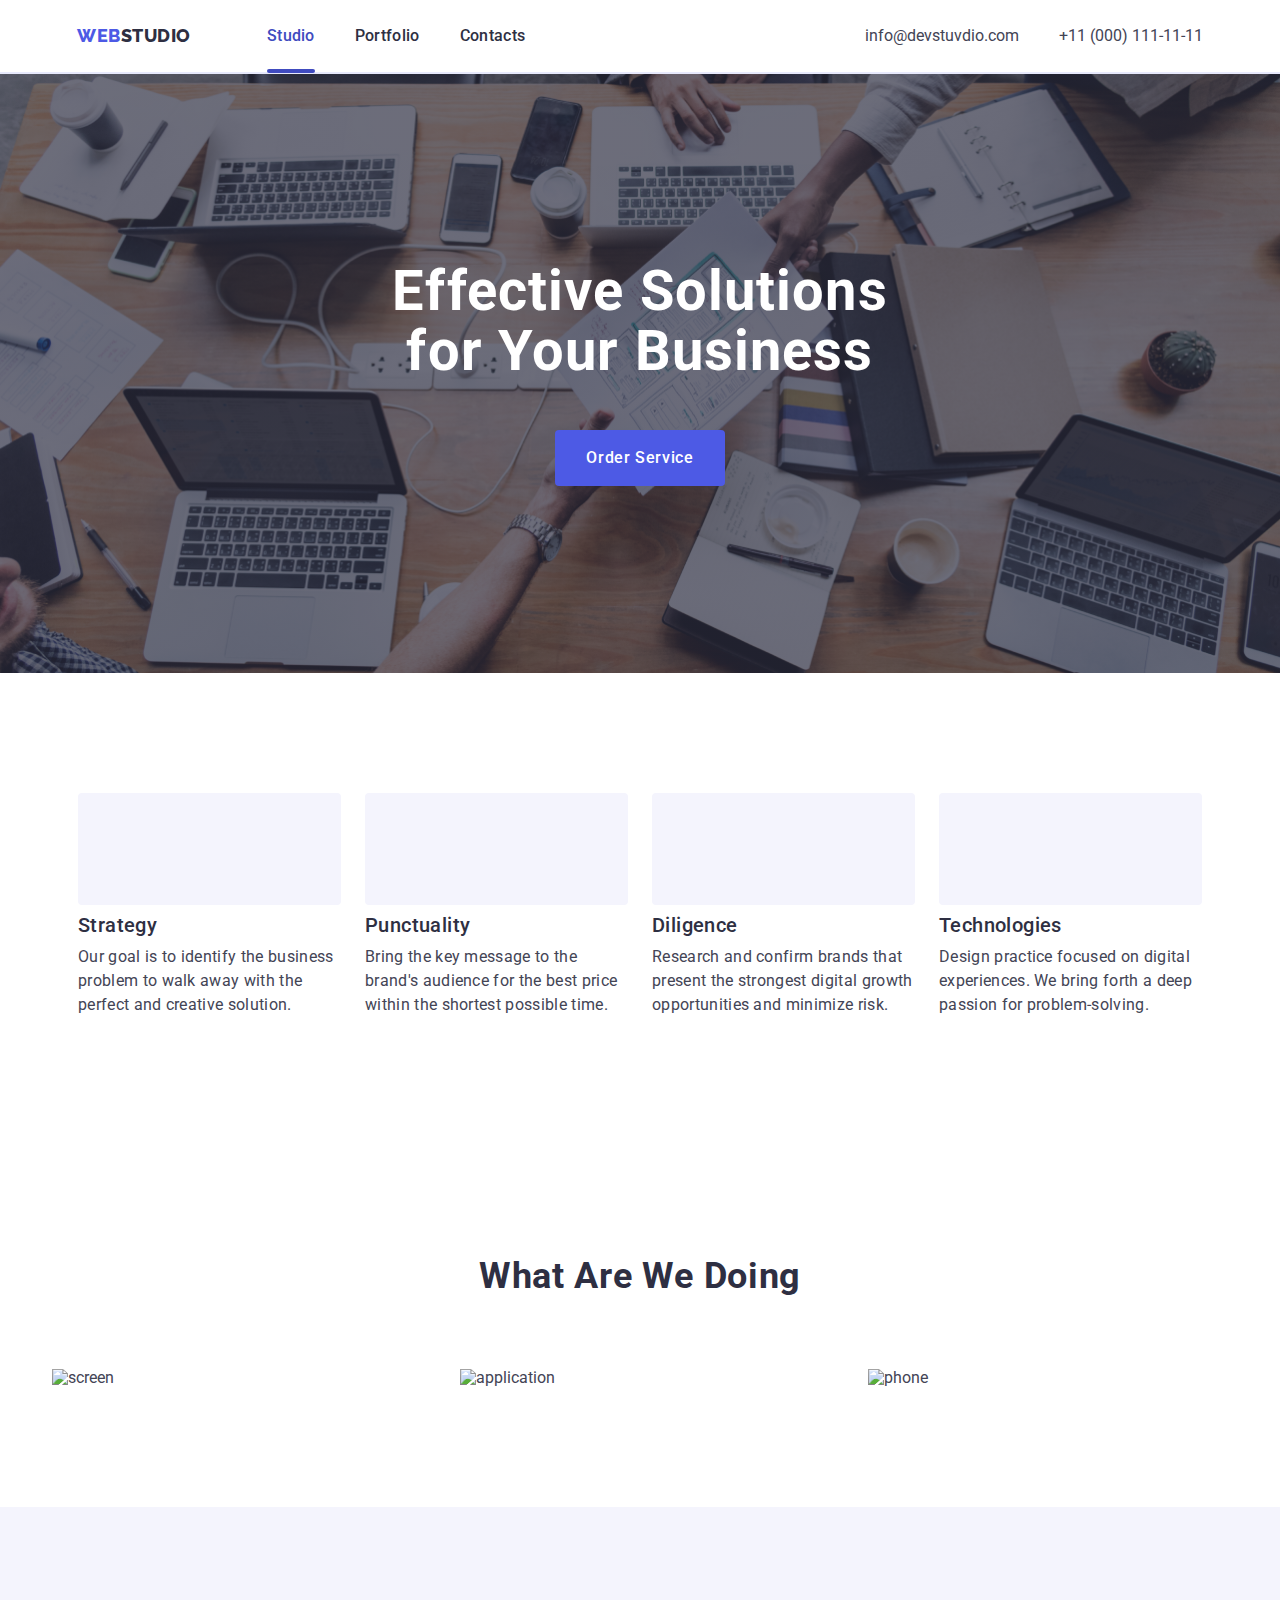
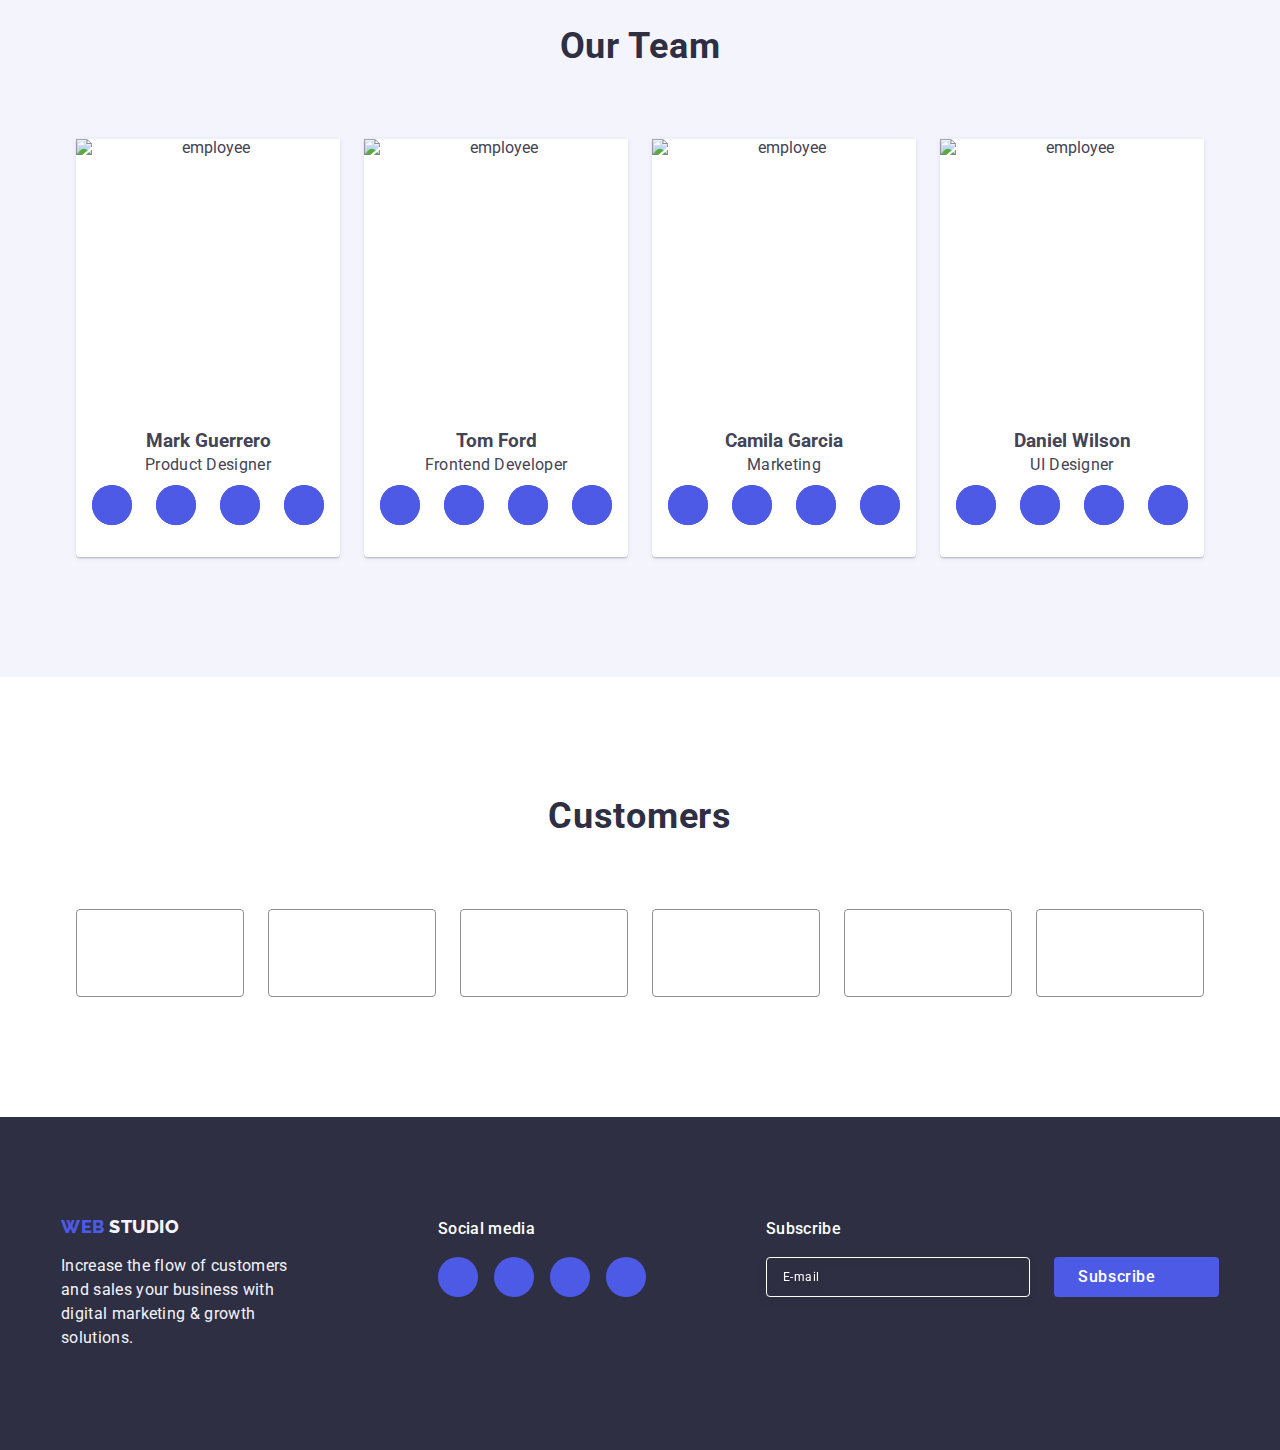
==== commit 882ddcbe: "x1-x2 background" ====
--- a/index.html
+++ b/index.html
@@ -13,7 +13,7 @@
   <link rel="stylesheet" href="https://cdnjs.cloudflare.com/ajax/libs/modern-normalize/2.0.0/modern-normalize.min.css">
   <link rel="stylesheet" href="./css/style.css">
   <link rel="stylesheet" href="./css/mobile.css">
-  <!-- <link rel="stylesheet" href="./css/adaptation-style.css"> -->
+
   <link rel="stylesheet" href="./css/laptop.css">
   <link rel="stylesheet" href="./css/tablet.css">
 
--- a/css/style.css
+++ b/css/style.css
@@ -9,6 +9,8 @@
     --white-color:#ffffff;
 
     */
+
+    /* ..... */
 
 
     :root {
@@ -55,15 +57,7 @@
         padding: 0;
     }
 
-    .container {
-        max-width: 1158px;
-        padding-left: 15px;
-        padding-right: 15px;
-        margin: 0 auto;
-        display: flex;
-
-
-    }
+
 
 
 
@@ -102,65 +96,27 @@
     }
 
     /* main page -  header  */
-    @media screen and (min-width:429px) and (max-width:4000px) {
-        .mobile-menu-container {
-            display: none;
-        }
-
-        .btn-burger {
-            display: none;
-        }
+    .header {
+        background-color: var(--white-color);
+
+        border-bottom: 1px solid #e7e9fc;
+        box-shadow: 0px 2px 1px rgba(46, 47, 66, 0.08), 0px 1px 1px rgba(46, 47, 66, 0.16), 0px 1px 6px rgba(46, 47, 66, 0.08);
+    }
+
+    .container {
+        max-width: 1158px;
+        padding-left: 15px;
+        padding-right: 15px;
+        margin: 0 auto;
+        display: flex;
+
+
     }
 
     .nav-items {
         display: flex;
         align-items: center;
-    }
-
-    .nav-list {
-        display: flex;
-        align-items: center;
-    }
-
-    .nav, .address {
-        display: flex;
-    }
-
-
-
-    .nav {
-        align-items: center;
-
-
-        display: flex;
-        color: var(--primary-color);
-        font-size: 16px;
-        font-weight: 500;
-        line-height: 1.5;
-        letter-spacing: 0.32px;
-
-    }
-
-    .nav-item:not(:last-child) {
-        margin-right: 40px;
-    }
-
-    .address {
-        display: flex;
-        align-items: center;
-        margin-left: auto;
-        color: var(--text-color);
-        font-weight: 400;
-
-    }
-
-    .address-item {
-        margin-right: 40px;
-
-    }
-
-    .address-item:last-child {
-        margin-right: 0px;
+        flex-wrap: wrap;
     }
 
     .logo {
@@ -183,6 +139,86 @@
 
     }
 
+    .nav {
+        align-items: center;
+
+
+        display: flex;
+        color: var(--primary-color);
+        font-size: 16px;
+        font-weight: 500;
+        line-height: 1.5;
+        letter-spacing: 0.32px;
+
+    }
+
+    .nav-item:not(:last-child) {
+        margin-right: 40px;
+    }
+
+    .backlight-page::after {
+        content: '';
+        display: block;
+        position: absolute;
+        left: 0;
+        bottom: -1px;
+        height: 4px;
+        border-radius: 2px;
+        width: 100%;
+        background-color: #404bbf;
+
+    }
+
+
+
+    .mobile-menu-container {
+        display: none;
+    }
+
+
+
+
+
+
+
+
+    .nav-list {
+        display: flex;
+        align-items: center;
+    }
+
+    .nav, .address {
+        display: flex;
+    }
+
+
+
+
+
+
+
+    .address {
+        display: flex;
+        align-items: center;
+
+        margin-left: auto;
+        color: var(--text-color);
+        font-weight: 400;
+
+    }
+
+    .address-item {
+        margin-right: 40px;
+
+    }
+
+    .address-item:last-child {
+        margin-right: 0px;
+    }
+
+
+
+
 
     .nav-link {
         display: block;
@@ -241,7 +277,7 @@
         padding-bottom: 188px;
         border-top: 1px solid #E7E9FC;
         background-color: var(--primary-color);
-        background-image: linear-gradient(rgba(46, 47, 66, 0.7), rgba(46, 47, 66, 0.7)), url(../images/main-page/people-office.jpg);
+        /* background-image: linear-gradient(rgba(46, 47, 66, 0.7), rgba(46, 47, 66, 0.7)), url(../images/main-page/people-office.jpg); */
         background-repeat: no-repeat;
         background-position: center;
         background-size: cover;
@@ -250,6 +286,21 @@
         margin-right: auto;
         margin-left: auto;
     }
+
+
+    /* @media screen and (min-device-pixel-ratio: 2) and (min-width:1159px),
+    screen and (min-resolution:192dpi) and (min-width:1159px),
+    screen and (min-resolution: 2dppx) and (min-width:1159px) {
+        .section-banner {
+            background-image:
+                linear-gradient(rgba(46, 47, 66, 0.7),
+                    rgba(46, 47, 66, 0.7)),
+                url(../images/main-page/backgrounds/desktop-bcg-@2x.png);
+        }
+
+
+
+    } */
 
     .section {
         display: flex;
@@ -380,11 +431,11 @@
     /* main-page  what are we doing  */
     .our-offer {
         display: flex;
-        flex-wrap: wrap;
+
     }
 
     .product-items {
-        max-width: calc((100% - 48px) / 3)
+        max-width: calc((100% - 72px) / 3);
     }
 
     .product-items:not(:last-child) {
@@ -418,13 +469,14 @@
     .items-employee {
         display: flex;
         justify-content: center;
+        flex-wrap: wrap;
         gap: 24px;
 
     }
 
     .item-employee {
         text-align: center;
-        max-width: calc((100% - 72px) / 4);
+        max-width: calc(100% / 2);
         border-radius: 0px 0px 4px 4px;
         background-color: var(--white-color);
         box-shadow: 0px 2px 1px 0px rgba(46, 47, 66, 0.08),
@@ -505,7 +557,8 @@
     .customer-items {
         gap: 24px;
         display: flex;
-        justify-content: space-between;
+        justify-content: center;
+        flex-wrap: wrap;
 
     }
 
@@ -518,7 +571,7 @@
 
 
     .item-customer {
-        max-width: calc((100% - 120px) / 6);
+        max-width: calc(100% - 120px / 6);
         height: 88px;
     }
 
@@ -776,6 +829,7 @@
     .portfolio-cards {
         display: flex;
         flex-wrap: wrap;
+        row-gap: 48px;
     }
 
     .portfolio-item {
@@ -938,10 +992,11 @@
 
     /* модальное окно банер  */
     .backdrop {
+
         position: fixed;
         top: 0;
         left: 0;
-        max-width: 100%;
+        width: 100%;
         height: 100%;
         background-color: rgba(46, 47, 66, 0.4);
         transition: opacity 250ms cubic-bezier(0.4, 0, 0.2, 1), visibility 250ms cubic-bezier(0.4, 0, 0.2, 1);
@@ -954,7 +1009,7 @@
     }
 
     .modal-window {
-
+        /* position: fixed; */
         position: absolute;
         top: 50%;
         left: 50%;
@@ -975,7 +1030,7 @@
         position: absolute;
         justify-content: center;
 
-        padding: 0;
+        padding: 8px;
         top: 24px;
         right: 24px;
         max-width: 24px;
@@ -1054,7 +1109,7 @@
     }
 
     .input-form {
-        max-width: 100%;
+        width: 100%;
         height: 40px;
         padding-left: 38px;
         color: #8E8F99;
@@ -1101,7 +1156,7 @@
     .textarea-form {
 
         padding: 8px 16px;
-        max-width: 100%;
+        width: 100%;
         min-height: 120px;
         border-radius: 4px;
         outline: transparent;
@@ -1145,7 +1200,7 @@
         align-items: center;
         justify-content: center;
         border: 1px solid rgba(46, 47, 66, 0.4);
-        max-width: 16px;
+        width: 16px;
         height: 16px;
         border-radius: 2px;
         fill: transparent;
--- a/css/mobile.css
+++ b/css/mobile.css
@@ -29,9 +29,12 @@
 }
 
 
-@media screen and (min-width:320px) and (max-width:428px) {
+
+
+@media screen and (min-width:320px) and (max-width:767px) {
+
+
   .container {
-
     max-width: 428px;
     padding-left: 16px;
     padding-right: 16px;
@@ -40,6 +43,19 @@
   }
 
   /* ==========/HEADER========= */
+  .header {
+    background-color: var(--white-color);
+    border-bottom: 1px solid #e7e9fc;
+    box-shadow: 0px 2px 1px rgba(46, 47, 66, 0.08), 0px 1px 1px rgba(46, 47, 66, 0.16), 0px 1px 6px rgba(46, 47, 66, 0.08);
+  }
+
+  .backlight-page::after {
+    display: none;
+
+
+  }
+
+
   .logo {
     margin-right: 0px;
   }
@@ -48,6 +64,7 @@
     justify-content: space-between;
     flex-basis: 100%;
 
+
   }
 
 
@@ -60,7 +77,7 @@
   }
 
 
-  .burger {}
+
 
   .big-letter {
     text-transform: capitalize;
@@ -222,8 +239,31 @@
 
   /* ==========BANNER========= */
   .section-banner {
-    background-image: linear-gradient(rgba(46, 47, 66, 0.7), rgba(46, 47, 66, 0.7)), url(../images/main-page/people-office.jpg);
-  }
+    background-image:
+      linear-gradient(rgba(46, 47, 66, 0.7),
+        rgba(46, 47, 66, 0.7)),
+      url(../images/main-page/backgrounds/mobile-bcg-1x.png);
+  }
+
+  @media screen and (min-device-pixel-ratio: 2),
+  screen and (min-resolution:192dpi),
+  screen and (min-resolution: 2dppx) {
+    .section-banner {
+      background-image:
+        linear-gradient(rgba(46, 47, 66, 0.7),
+          rgba(46, 47, 66, 0.7)),
+        url(../images/main-page/backgrounds/mobile-bcg-@2x.png);
+    }
+
+
+
+  }
+
+
+
+
+
+  /* /////////////////// */
 
 
   .caption {
@@ -344,6 +384,7 @@
   .items-employee {
     display: flex;
     flex-wrap: wrap;
+    gap: 72px 24px;
   }
 
   .item-employee {
@@ -408,6 +449,7 @@
   }
 
   .footer-form {
+    width: 100%;
     margin-left: 0px;
   }
 
@@ -441,12 +483,17 @@
     display: flex;
     flex-direction: column;
     align-items: center;
+    width: 100%;
   }
 
   .form-email {
-    flex-basis: 100%;
-    width: 100px;
-
+
+    min-width: 100%;
+
+  }
+
+  .footer-label {
+    width: 100%;
   }
 
   .footer-content {
@@ -492,25 +539,21 @@
 
   .modal-window {
     position: relative;
-    /* margin-right: 18px;
-    margin-left: 18px; */
+
     max-width: 396px;
+    transform: translate(-50%, -55%);
   }
 
   .backdrop {
-    width: 100%;
+
     padding-right: 18px;
     padding-left: 18px
   }
 
-  .input-form,
-  .textarea-form {
-    width: 100%;
-  }
-
-  .modal-btn {
-    padding: 8px;
-  }
+
+
+
+
 
   /* .........../кнопка order service мод окно.......... */
   /* ==========/FOOTER========= */
--- a/css/laptop.css
+++ b/css/laptop.css
@@ -0,0 +1,176 @@
+/* /
+/
+/
+/
+/ 428px, 768px і 1158px.
+/
+/
+/
+/ */
+/* ==========HEADER========= */
+
+@media screen and (min-width:1158px) {
+
+  .container {
+
+    max-width: 1158px;
+    padding-left: 16px;
+    padding-right: 16px;
+    margin: 0 auto;
+
+  }
+
+
+  .section-banner {
+    background-image:
+      linear-gradient(rgba(46, 47, 66, 0.7),
+        rgba(46, 47, 66, 0.7)),
+      url(../images/main-page/backgrounds/desktop-bcg-1x.png);
+  }
+
+  @media screen and (min-device-pixel-ratio: 2),
+  screen and (min-resolution:192dpi),
+  screen and (min-resolution: 2dppx) {
+    .section-banner {
+      background-image:
+        linear-gradient(rgba(46, 47, 66, 0.7),
+          rgba(46, 47, 66, 0.7)),
+        url(../images/main-page/backgrounds/desktop-bcg-@2x.png);
+    }
+
+
+
+  }
+
+
+  .backlight-page::after {
+    content: '';
+    display: block;
+    position: absolute;
+    left: 0;
+    bottom: -1px;
+    height: 4px;
+    border-radius: 2px;
+    width: 100%;
+    background-color: #404bbf;
+
+  }
+
+  .header {
+    background-color: var(--white-color);
+    border-bottom: 1px solid #e7e9fc;
+    box-shadow: 0px 2px 1px rgba(46, 47, 66, 0.08), 0px 1px 1px rgba(46, 47, 66, 0.16), 0px 1px 6px rgba(46, 47, 66, 0.08);
+  }
+
+  .modal-window {
+    position: fixed;
+    transform: translate(-50%, -55%);
+
+  }
+
+  .nav-items {
+    display: flex;
+    align-items: center;
+    flex-wrap: wrap;
+  }
+
+  .burger, .btn-burger {
+    display: none;
+  }
+
+  .mobile-menu {
+    display: none;
+  }
+
+  .items-our-goal {
+    justify-content: center;
+    gap: 72px 24px;
+  }
+
+  .subtitle {
+
+    max-width: 263px;
+  }
+
+  .our-offer {
+    justify-content: center;
+    gap: 72px 24px;
+  }
+
+  .product-items {
+    max-width: calc((100% - 24px) / 2);
+  }
+
+  .footer-content {
+
+    width: 1158px;
+    gap: 100px 120px;
+    padding-right: 0px;
+    padding-left: 0px;
+
+  }
+
+  .sosial-media {
+    margin-left: 0px;
+  }
+
+  .footer-form {
+    margin-left: 0px;
+  }
+
+  .footer-form {
+    width: 100%;
+  }
+
+  .btn-footer {
+    margin: 0;
+  }
+
+  .footer-label {
+    width: 100%;
+  }
+
+  .form-email {
+    width: 100%;
+  }
+
+  .items-employee {
+    justify-content: center;
+    flex-wrap: nowrap;
+    gap: 72px 24px;
+  }
+
+  .customer-items {
+
+    flex-wrap: nowrap;
+  }
+
+  .items-goal {
+    max-width: calc((100% - 48px) / 2);
+    margin-right: 0px;
+  }
+
+
+
+  /* ==========/HEADER========= */
+
+
+
+
+
+
+
+
+
+
+
+
+
+
+
+
+
+
+
+
+}--- a/css/tablet.css
+++ b/css/tablet.css
@@ -0,0 +1,309 @@
+/* /
+/
+/
+/
+/ 428px, 768px і 1158px.
+/
+/
+/
+/ */
+/* ==========MAIN PAGE========= */
+/* ==========MAIN PAGE========= */
+
+
+/* ==========HEADER========= */
+@media screen and (min-width:768px) and (max-width:1157px) {
+  .container {
+
+    max-width: 768px;
+    padding-left: 16px;
+    padding-right: 16px;
+    margin: 0 auto;
+
+  }
+
+  .backlight-page::after {
+    content: '';
+    display: block;
+    position: absolute;
+    left: 0;
+    bottom: -1px;
+    height: 4px;
+    border-radius: 2px;
+    width: 100%;
+    background-color: #404bbf;
+
+  }
+
+  .header {
+    background-color: var(--white-color);
+    border-bottom: 1px solid #e7e9fc;
+    box-shadow: 0px 2px 1px rgba(46, 47, 66, 0.08), 0px 1px 1px rgba(46, 47, 66, 0.16), 0px 1px 6px rgba(46, 47, 66, 0.08);
+  }
+
+  .mobile-menu-container {
+    display: none;
+  }
+
+  .btn-burger {
+    display: none;
+  }
+
+
+  .address>.address {
+    flex-direction: column;
+    row-gap: 12px;
+
+  }
+
+  .address-item {
+    margin-right: 0px;
+  }
+
+  .address-link {
+    padding: 0px;
+  }
+
+  .caption {
+    font-size: ;
+  }
+
+  /* ..............модальное окно  order service  */
+
+
+  .modal-window {
+    position: relative;
+    transform: translate(-50%, -55%);
+
+  }
+
+
+
+  /* ............../модальное окно  order service  */
+
+
+  /* ==========/HEADER========= */
+  /* ==========BANNER========= */
+  .section-banner {
+    padding-top: 112px;
+    padding-bottom: 112px;
+    height: 436px;
+    background-image:
+      linear-gradient(rgba(46, 47, 66, 0.7),
+        rgba(46, 47, 66, 0.7)),
+      url(../images/main-page/backgrounds/tablet-bcg-1x.png);
+
+  }
+
+  @media screen and (min-device-pixel-ratio: 2),
+  screen and (min-resolution:192dpi),
+  screen and (min-resolution: 2dppx) {
+    .section-banner {
+      background-image:
+        linear-gradient(rgba(46, 47, 66, 0.7),
+          rgba(46, 47, 66, 0.7)),
+        url(../images/main-page/backgrounds/tablet-bcg-@2x.png);
+    }
+
+
+
+  }
+
+
+  .caption {
+
+    font-size: 56px;
+    font-weight: 700;
+    line-height: 1.07;
+    letter-spacing: 1.12px;
+  }
+
+
+
+
+  /* ==========/BANNER========= */
+  /* ==========GOAL========= */
+  .contaner-svg-goal {
+    display: none;
+
+  }
+
+  .items-our-goal {
+    row-gap: 72px;
+  }
+
+  .items-goal {
+
+    margin-right: 0px;
+
+    max-width: calc((100% - 24px) / 2);
+  }
+
+  .title {
+    font-size: 36px;
+    font-weight: 700;
+  }
+
+  .subtitle {
+    font-weight: 500;
+
+  }
+
+  /* ==========/GOAL========= */
+  /* ==========OFFER========= */
+  .mobile-hidden {
+    position: absolute;
+    max-width: 1px;
+    height: 1px;
+    margin: -1px;
+    border: 0;
+    padding: 0;
+
+    white-space: nowrap;
+    clip-path: inset(100%);
+    clip: rect(0 0 0 0);
+    overflow: hidden;
+  }
+
+  /* ==========/OFFER========= */
+  /* ==========TEAM========= */
+  .item-employee {
+    max-width: calc(100% - 24px / 2)
+  }
+
+  .items-employee {
+    display: flex;
+    flex-wrap: wrap;
+    gap: 72px 24px;
+  }
+
+  /* ==========/TEAM========= */
+  /* ==========CUSTOMER========= */
+  .customer-items {
+    display: flex;
+    flex-wrap: wrap;
+    justify-content: center;
+
+
+  }
+
+  .item-customer {
+    max-width: calc(100% - 48px / 3);
+  }
+
+  /* ==========/CUSTOMER========= */
+  /* ==========FOOTER========= */
+  .footer-content {
+
+    flex-wrap: wrap;
+    flex-direction: row;
+
+
+
+    width: 635px;
+    row-gap: 72px;
+    column-gap: 24px;
+
+
+
+  }
+
+
+  /* @media screen and (min-width:526px) and (max-width:583px) {
+    .footer-content {
+      flex-direction: column;
+    }
+  } */
+
+  /* @media screen and (min-width:585px) and (max-width:768px) {
+    .footer-content {
+      justify-content: flex-start;
+      padding-left: 0px;
+      padding-right: 0px;
+    }
+
+    .container {
+      margin: 0 auto;
+    }
+
+
+  } */
+
+
+
+  .sosial-media {
+    display: flex;
+    flex-direction: column;
+    align-self: baseline;
+    align-items: center;
+    margin-left: 0px;
+
+  }
+
+  .social-title {
+    text-align: start;
+  }
+
+  .form-footer {
+    flex-direction: row;
+  }
+
+  .footer-form {
+    max-width: 453px;
+    margin-left: 0px;
+
+  }
+
+  .form-email {
+    width: 264px;
+
+  }
+
+  .logo-footer {
+    text-align: start;
+    width: 100%;
+  }
+
+  .subscribe-title-form {
+    width: 100%;
+  }
+
+  /* ==========/FOOTER========= */
+
+
+
+
+
+  /* ==========/MAIN PAGE========= */
+
+
+
+
+
+  /* ==========/PAGA-PORTFOLIO========= */
+  .logo {
+    margin-right: 120px;
+  }
+
+
+  /* ==========CARDS========= */
+  .portfolio-cards {
+    justify-content: space-between;
+    row-gap: 72px;
+  }
+
+  .portfolio-item {
+    margin-right: 0px;
+    margin-bottom: 0px;
+    width: 356px;
+    max-width: calc((100% - 24px) / 2);
+
+  }
+
+
+
+  /* ==========/CARDS========= */
+  /* ==========/PAGA-PORTFOLIO========= */
+
+  /* ==========HEADER========= */
+}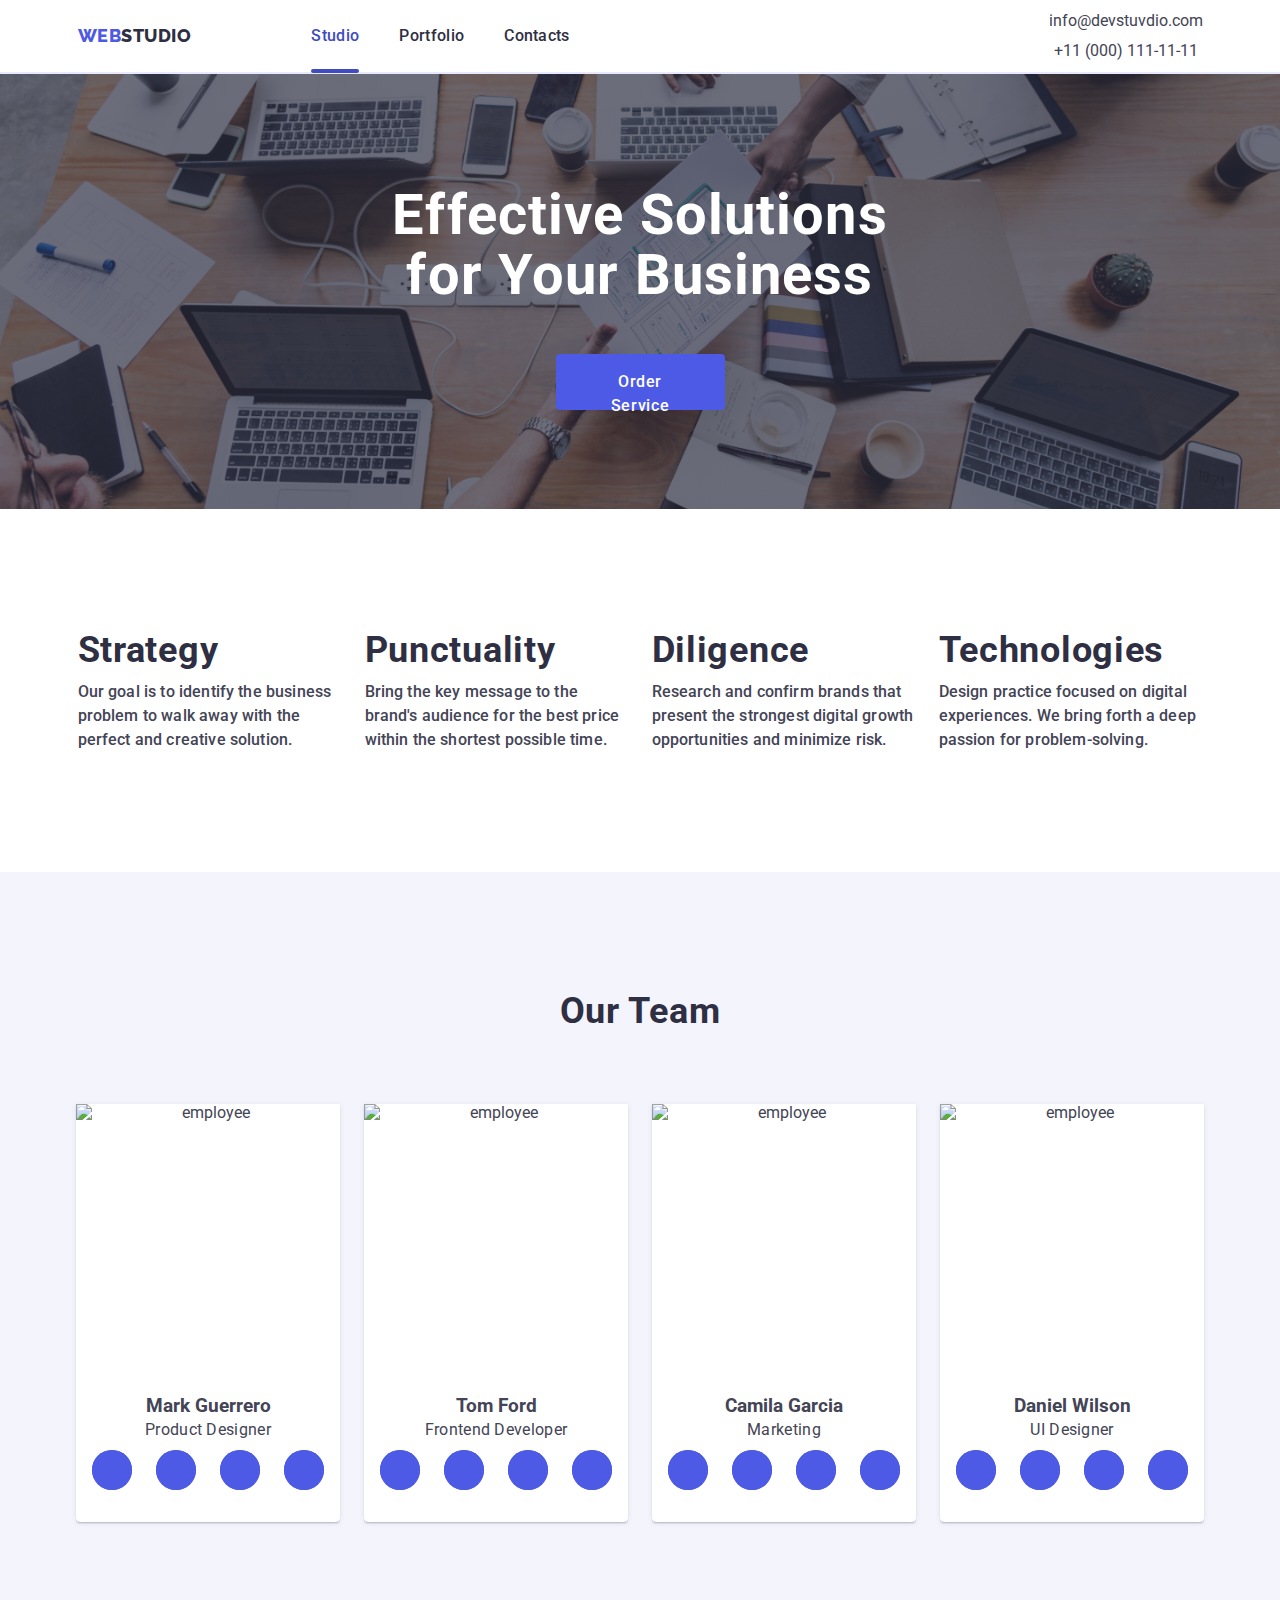
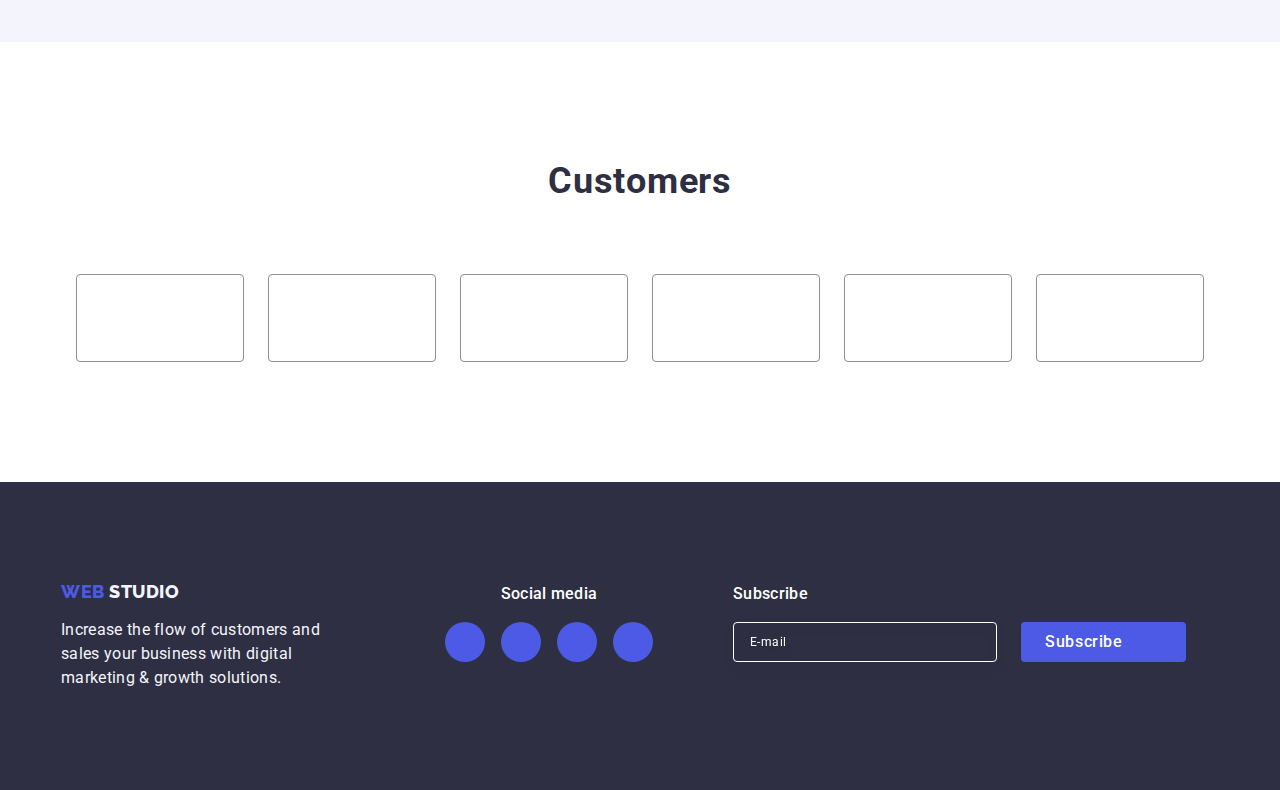
==== commit e4c76f57: "исправил основные  ошибки после ментора" ====
--- a/index.html
+++ b/index.html
@@ -14,8 +14,8 @@
   <link rel="stylesheet" href="./css/style.css">
   <link rel="stylesheet" href="./css/mobile.css">
 
+  <link rel="stylesheet" href="./css/tablet.css">
   <link rel="stylesheet" href="./css/laptop.css">
-  <link rel="stylesheet" href="./css/tablet.css">
 
 
 </head>
@@ -149,7 +149,7 @@
     <!-- section our goal 2 -->
     <section class="section ">
       <div class="container">
-        <h2 class="visually-hidden">our goal</h2>
+
         <ul class="list items-our-goal">
           <li class="items-goal">
             <div class="contaner-svg-goal">
--- a/css/style.css
+++ b/css/style.css
@@ -1,4 +1,4 @@
-    /* --accent-color: #4d5ae5;
+       /* --accent-color: #4d5ae5;
     --background-button: #F4F4FD;
     --text-footer: #F4F4FD;
     --background-employee: #F4F4FD;
@@ -10,285 +10,286 @@
 
     */
 
-    /* ..... */
-
-
-    :root {
-        --primary-color: #2e2f42;
-        --secondary-color: #F4F4FD;
-        --accent-color: #4d5ae5;
-        --text-color: #434455;
-        --hover-color: #404bbf;
-        --white-color: #ffffff;
-        --costumers-color: #8E8F99;
-        --cubic-bezier: cubic-bezier(0.4, 0, 0.2, 1);
-        --modal-color: #8e8f99;
-    }
-
-    html {
-        box-sizing: border-box;
-    }
-
-    *,
-    *::before,
-    *::after {
-        box-sizing: inherit;
-    }
-
-    body {
-        font-family: "Roboto", sans-serif;
-        color: #434455;
-        background-color: var(--white-color);
-    }
-
-
-
-
-
-    h1,
-    h2,
-    h3,
-    h4,
-    h5,
-    h6,
-    p,
-    ul {
-        margin: 0;
-        padding: 0;
-    }
-
-
-
-
-
-
-
-    /* читка для списка  */
-    .list {
-        list-style: none;
-    }
-
-    /* читка для ссылок */
-    .link {
-        text-decoration: none;
-        font-style: normal;
-    }
-
-    /* чистка нижнего отступа в картинках */
-    .img-clean {
-        display: block;
-    }
-
-    /* скрытие заголовка  */
-
-    .visually-hidden {
-        position: absolute;
-        max-width: 1px;
-        height: 1px;
-        margin: -1px;
-        border: 0;
-        padding: 0;
-
-        white-space: nowrap;
-        clip-path: inset(100%);
-        clip: rect(0 0 0 0);
-        overflow: hidden;
-    }
-
-    /* main page -  header  */
-    .header {
-        background-color: var(--white-color);
-
-        border-bottom: 1px solid #e7e9fc;
-        box-shadow: 0px 2px 1px rgba(46, 47, 66, 0.08), 0px 1px 1px rgba(46, 47, 66, 0.16), 0px 1px 6px rgba(46, 47, 66, 0.08);
-    }
-
-    .container {
-        max-width: 1158px;
-        padding-left: 15px;
-        padding-right: 15px;
-        margin: 0 auto;
-        display: flex;
-
-
-    }
-
-    .nav-items {
-        display: flex;
-        align-items: center;
-        flex-wrap: wrap;
-    }
-
-    .logo {
-        display: flex;
-        align-items: center;
-        padding-top: 24px;
-        padding-bottom: 24px;
-        margin-right: 76px;
-        color: var(--accent-color);
-        font-size: 18px;
-        font-family: Raleway, sans-serif;
-        font-weight: 800;
-        line-height: 1.16;
-        letter-spacing: 0.54px;
-        text-transform: uppercase;
-    }
-
-    .logo-span {
-        color: var(--primary-color);
-
-    }
-
-    .nav {
-        align-items: center;
-
-
-        display: flex;
-        color: var(--primary-color);
-        font-size: 16px;
-        font-weight: 500;
-        line-height: 1.5;
-        letter-spacing: 0.32px;
-
-    }
-
-    .nav-item:not(:last-child) {
-        margin-right: 40px;
-    }
-
-    .backlight-page::after {
-        content: '';
-        display: block;
-        position: absolute;
-        left: 0;
-        bottom: -1px;
-        height: 4px;
-        border-radius: 2px;
-        width: 100%;
-        background-color: #404bbf;
-
-    }
-
-
-
-    .mobile-menu-container {
-        display: none;
-    }
-
-
-
-
-
-
-
-
-    .nav-list {
-        display: flex;
-        align-items: center;
-    }
-
-    .nav, .address {
-        display: flex;
-    }
-
-
-
-
-
-
-
-    .address {
-        display: flex;
-        align-items: center;
-
-        margin-left: auto;
-        color: var(--text-color);
-        font-weight: 400;
-
-    }
-
-    .address-item {
-        margin-right: 40px;
-
-    }
-
-    .address-item:last-child {
-        margin-right: 0px;
-    }
-
-
-
-
-
-    .nav-link {
-        display: block;
-        position: relative;
-        padding-top: 24px;
-        padding-bottom: 24px;
-
-        color: var(--primary-color);
-        font-size: 16px;
-        line-height: 1.5;
-        letter-spacing: 0.32px;
-
-        transition-property: color;
-        transition-duration: 250ms;
-        transition-timing-function: cubic-bezier(0.4, 0, 0.2, 1);
-    }
-
-    .backlight-page::after {
-        content: '';
-        display: block;
-        position: absolute;
-        left: 0;
-        bottom: -1px;
-        height: 4px;
-        border-radius: 2px;
-        max-width: 100%;
-        background-color: #404bbf;
-    }
-
-    .backlight-page {
-        color: #404bbf;
-    }
-
-    .address-link {
-        display: block;
-        padding-top: 24px;
-        padding-bottom: 24px;
-        color: var(--text-color);
-        transition-property: color;
-        transition-duration: 250ms;
-        transition-timing-function: cubic-bezier(0.4, 0, 0.2, 1);
-    }
-
-    .nav-link:hover {
-        color: var(--hover-color);
-    }
-
-    .address-link:hover {
-        color: var(--hover-color);
-    }
-
-    /* main-page banner */
-    .section-banner {
-        text-align: center;
-        padding-top: 188px;
-        padding-bottom: 188px;
-        border-top: 1px solid #E7E9FC;
-        background-color: var(--primary-color);
-        /* background-image: linear-gradient(rgba(46, 47, 66, 0.7), rgba(46, 47, 66, 0.7)), url(../images/main-page/people-office.jpg); */
-        background-repeat: no-repeat;
-        background-position: center;
-        background-size: cover;
-        max-width: 1440px;
-        height: 600px;
-        margin-right: auto;
-        margin-left: auto;
-    }
-
-
-    /* @media screen and (min-device-pixel-ratio: 2) and (min-width:1159px),
+       /* ..... */
+
+
+       :root {
+           --primary-color: #2e2f42;
+           --secondary-color: #F4F4FD;
+           --accent-color: #4d5ae5;
+           --text-color: #434455;
+           --hover-color: #404bbf;
+           --white-color: #ffffff;
+           --costumers-color: #8E8F99;
+           --cubic-bezier: cubic-bezier(0.4, 0, 0.2, 1);
+           --modal-color: #8e8f99;
+       }
+
+       html {
+
+           box-sizing: border-box;
+       }
+
+       *,
+       *::before,
+       *::after {
+           box-sizing: inherit;
+       }
+
+       body {
+           font-family: "Roboto", sans-serif;
+           color: #434455;
+           background-color: var(--white-color);
+       }
+
+
+
+
+
+       h1,
+       h2,
+       h3,
+       h4,
+       h5,
+       h6,
+       p,
+       ul {
+           margin: 0;
+           padding: 0;
+       }
+
+
+
+
+
+
+
+       /* читка для списка  */
+       .list {
+           list-style: none;
+       }
+
+       /* читка для ссылок */
+       .link {
+           text-decoration: none;
+           font-style: normal;
+       }
+
+       /* чистка нижнего отступа в картинках */
+       .img-clean {
+           display: block;
+       }
+
+       /* скрытие заголовка  */
+
+       .visually-hidden {
+           position: absolute;
+           max-width: 1px;
+           height: 1px;
+           margin: -1px;
+           border: 0;
+           padding: 0;
+
+           white-space: nowrap;
+           clip-path: inset(100%);
+           clip: rect(0 0 0 0);
+           overflow: hidden;
+       }
+
+       /* main page -  header  */
+       .header {
+           background-color: var(--white-color);
+
+           border-bottom: 1px solid #e7e9fc;
+           box-shadow: 0px 2px 1px rgba(46, 47, 66, 0.08), 0px 1px 1px rgba(46, 47, 66, 0.16), 0px 1px 6px rgba(46, 47, 66, 0.08);
+       }
+
+       .container {
+           max-width: 1158px;
+           padding-left: 15px;
+           padding-right: 15px;
+           margin: 0 auto;
+           display: flex;
+
+
+       }
+
+       .nav-items {
+           /* display: flex; */
+           align-items: center;
+           flex-wrap: wrap;
+       }
+
+       .logo {
+           display: flex;
+           align-items: center;
+           padding-top: 24px;
+           padding-bottom: 24px;
+           margin-right: 76px;
+           color: var(--accent-color);
+           font-size: 18px;
+           font-family: Raleway, sans-serif;
+           font-weight: 800;
+           line-height: 1.16;
+           letter-spacing: 0.54px;
+           text-transform: uppercase;
+       }
+
+       .logo-span {
+           color: var(--primary-color);
+
+       }
+
+       .nav {
+           align-items: center;
+
+
+           /* display: flex; */
+           color: var(--primary-color);
+           font-size: 16px;
+           font-weight: 500;
+           line-height: 1.5;
+           letter-spacing: 0.32px;
+
+       }
+
+       .nav-item:not(:last-child) {
+           margin-right: 40px;
+       }
+
+       .backlight-page::after {
+           content: '';
+           display: block;
+           position: absolute;
+           left: 0;
+           bottom: -1px;
+           height: 4px;
+           border-radius: 2px;
+           width: 100%;
+           background-color: #404bbf;
+
+       }
+
+
+
+       .mobile-menu-container {
+           display: none;
+       }
+
+
+
+
+
+
+
+
+       .nav-list {
+           /* display: flex; */
+           align-items: center;
+       }
+
+       .nav, .address {
+           /* display: flex; */
+       }
+
+
+
+
+
+
+
+       .address {
+           /* display: flex; */
+           align-items: center;
+
+           margin-left: auto;
+           color: var(--text-color);
+           font-weight: 400;
+
+       }
+
+       .address-item {
+           margin-right: 40px;
+
+       }
+
+       .address-item:last-child {
+           margin-right: 0px;
+       }
+
+
+
+
+
+       .nav-link {
+           display: block;
+           position: relative;
+           padding-top: 24px;
+           padding-bottom: 24px;
+
+           color: var(--primary-color);
+           font-size: 16px;
+           line-height: 1.5;
+           letter-spacing: 0.32px;
+
+           transition-property: color;
+           transition-duration: 250ms;
+           transition-timing-function: cubic-bezier(0.4, 0, 0.2, 1);
+       }
+
+       .backlight-page::after {
+           content: '';
+           display: block;
+           position: absolute;
+           left: 0;
+           bottom: -1px;
+           height: 4px;
+           border-radius: 2px;
+           max-width: 100%;
+           background-color: #404bbf;
+       }
+
+       .backlight-page {
+           color: #404bbf;
+       }
+
+       .address-link {
+           display: block;
+           padding-top: 24px;
+           padding-bottom: 24px;
+           color: var(--text-color);
+           transition-property: color;
+           transition-duration: 250ms;
+           transition-timing-function: cubic-bezier(0.4, 0, 0.2, 1);
+       }
+
+       .nav-link:hover, :focus {
+           color: var(--hover-color);
+       }
+
+       .address-link:hover, :focus {
+           color: var(--hover-color);
+       }
+
+       /* main-page banner */
+       .section-banner {
+           text-align: center;
+           padding-top: 188px;
+           padding-bottom: 188px;
+           border-top: 1px solid #E7E9FC;
+           background-color: var(--primary-color);
+           /* background-image: linear-gradient(rgba(46, 47, 66, 0.7), rgba(46, 47, 66, 0.7)), url(../images/main-page/people-office.jpg); */
+           background-repeat: no-repeat;
+           background-position: center;
+           background-size: cover;
+           max-width: 1440px;
+           height: 600px;
+           margin-right: auto;
+           margin-left: auto;
+       }
+
+
+       /* @media screen and (min-device-pixel-ratio: 2) and (min-width:1159px),
     screen and (min-resolution:192dpi) and (min-width:1159px),
     screen and (min-resolution: 2dppx) and (min-width:1159px) {
         .section-banner {
@@ -302,954 +303,959 @@
 
     } */
 
-    .section {
-        display: flex;
-        flex-wrap: wrap;
-        padding-top: 120px;
-        padding-bottom: 120px;
-
-    }
-
-    .caption {
-        max-width: 496px;
-        margin-bottom: 48px;
-        margin-right: auto;
-        margin-left: auto;
-        font-size: 56px;
-        line-height: 1.07;
-        letter-spacing: 0.02em;
-        color: var(--white-color);
-    }
-
-    .btn-banner {
-        display: block;
-        background-color: var(--accent-color);
-        font-family: "Roboto", sans-serif;
-        font-weight: 500;
-        font-size: 16px;
-        line-height: 1.5;
-        letter-spacing: 0.04em;
-        color: var(--white-color);
-        cursor: pointer;
-        border-radius: 4px;
-        min-width: 169px;
-        padding: 16px 31px;
-        border: transparent;
-        margin-top: 48px;
-        height: 56px;
-        margin: 0 auto;
-        transition: background-color 250ms cubic-bezier(0.4, 0, 0.2, 1);
-
-
-    }
-
-    .btn-banner:hover,
-    .btn-banner:focus {
-        background-color: var(--hover-color);
-        color: var(--white-color);
-    }
-
-    /* -main-page our-goal */
-    .icon-container {
-        outline: 1px solid tomato;
-        display: flex;
-        align-items: center;
-        justify-content: center;
-        height: 112px;
-        max-width: 264px;
-        background-color: var(--secondary-color);
-        border-radius: 4px;
-        margin-bottom: 8px;
-        color: #31d0aa;
-
-    }
-
-    .icon .letter {
-        fill: currentColor;
-    }
-
-    .headline {
-        font-size: 36px;
-        line-height: 1.11;
-        text-align: center;
-        letter-spacing: 0.02em;
-        text-transform: capitalize;
-        color: var(--primary-color);
-        margin-bottom: 72px;
-    }
-
-    .items-our-goal {
-        display: flex;
-        flex-wrap: wrap;
-        justify-content: space-between;
-        margin-right: 24px;
-    }
-
-    .items-our-goal:last-child {
-        margin-right: 0px;
-    }
-
-    .items-goal {
-        max-width: calc((100% - 72px) / 4);
-        margin-right: 24px;
-    }
-
-    .items-goal:last-child {
-        margin-right: 0px;
-    }
-
-    .contaner-svg-goal {
-        display: flex;
-        justify-content: center;
-        align-items: center;
-        border-radius: 4px;
-        margin-bottom: 8px;
-        max-width: 264px;
-        height: 112px;
-        background-color: var(--secondary-color);
-    }
-
-    .wrap-title {
-        padding: 32px 16px;
-    }
-
-    .title {
-        font-weight: 500;
-        font-size: 20px;
-        line-height: 1.2;
-        color: var(--primary-color);
-        letter-spacing: 0.02em;
-        margin-bottom: 8px;
-    }
-
-    .subtitle {
-        font-size: 16px;
-        line-height: 1.5;
-        letter-spacing: 0.02em;
-    }
-
-    /* main-page  what are we doing  */
-    .our-offer {
-        display: flex;
-
-    }
-
-    .product-items {
-        max-width: calc((100% - 72px) / 3);
-    }
-
-    .product-items:not(:last-child) {
-        margin-right: 24px;
-    }
-
-    .img-flex:not(:last-child) {
-        margin-right: 24px;
-    }
-
-    /* main-page our team  */
-    .section-employee {
-        background-color: var(--secondary-color);
-        display: flex;
-        align-items: center;
-        padding-top: 120px;
-        padding-bottom: 120px;
-    }
-
-    .headline-employee {
-        text-align: center;
-        font-size: 36px;
-        line-height: 1.11;
-        letter-spacing: 0.02em;
-        text-transform: capitalize;
-        color: var(--primary-color);
-
-        margin-bottom: 72px;
-    }
-
-    .items-employee {
-        display: flex;
-        justify-content: center;
-        flex-wrap: wrap;
-        gap: 24px;
-
-    }
-
-    .item-employee {
-        text-align: center;
-        max-width: calc(100% / 2);
-        border-radius: 0px 0px 4px 4px;
-        background-color: var(--white-color);
-        box-shadow: 0px 2px 1px 0px rgba(46, 47, 66, 0.08),
-            0px 1px 1px 0px rgba(46, 47, 66, 0.16),
-            0px 1px 6px 0px rgba(46, 47, 66, 0.08);
-
-    }
-
-    .employee-subtitle {
-        font-size: 16px;
-        line-height: 1.5;
-        letter-spacing: 0.02em;
-    }
-
-    .employee-link {
-        display: flex;
-        justify-content: center;
-        gap: 24px;
-        margin-top: 8px;
-        height: 40px;
-    }
-
-    .item-svg-team {
-        display: flex;
-        justify-content: space-between;
-        align-items: center;
-        height: 40px;
-        max-width: 40px;
-        background-color: var(--accent-color);
-        border-radius: 50%;
-    }
-
-    .fill-employee-svg {
-        fill: var(--secondary-color)
-    }
-
-    .icon-svg-team {
-        display: flex;
-        justify-content: center;
-        align-items: center;
-        width: 40px;
-        height: 100%;
-        background-color: var(--accent-color);
-        border-radius: 50%;
-        transition-property: background-color;
-        transition-duration: 250ms;
-        transition-timing-function: cubic-bezier(0.4, 0, 0.2, 1);
-    }
-
-    .icon-svg-team:hover,
-    .icon-svg-team:focus {
-        background-color: var(--hover-color);
-    }
-
-    /* main page o  */
-    .customer {
-        padding-top: 120px;
-        padding-bottom: 120px;
-    }
-
-    .customer-wrap {
-        display: flex;
-        flex-direction: column;
-
-    }
-
-    .customer-headline {
-        max-width: 1128px;
-        margin-bottom: 72px;
-        font-size: 36px;
-        line-height: 1.11;
-        letter-spacing: 0.02em;
-        text-align: center;
-        text-transform: capitalize;
-        color: var(--primary-color);
-    }
-
-    .customer-items {
-        gap: 24px;
-        display: flex;
-        justify-content: center;
-        flex-wrap: wrap;
-
-    }
-
-    .svg-fill-customer {
-        fill: var(--costumers-color);
-        max-width: 104px;
-        height: 56px;
-    }
-
-
-
-    .item-customer {
-        max-width: calc(100% - 120px / 6);
-        height: 88px;
-    }
-
-    .icon-svg-customer {
-        display: flex;
-        justify-content: center;
-        align-items: center;
-        width: 168px;
-
-        height: 100%;
-        border: 1px solid #8e8f99;
-        border-radius: 4px;
-
-        color: var(--costumers-color);
-        transition: border-color 250ms cubic-bezier(0.4, 0, 0.2, 1), color 250ms cubic-bezier(0.4, 0, 0.2, 1);
-
-
-
-
-    }
-
-    .icon-svg-customer:hover,
-    .icon-svg-customer:focus {
-        border-color: #404bbf;
-        color: #404bbf;
-    }
-
-
-    .svg-fill-customer:hover,
-    .svg-fill-customer:focus {
-        fill: var(--hover-color);
-
-    }
-
-    .svg-fill-customer {
-        fill: currentColor;
-
-
-
-    }
-
-    .logo-footer {
-        display: inline-block;
-        align-items: center;
-
-
-        color: var(--accent-color);
-        font-size: 18px;
-        font-family: Raleway, sans-serif;
-        font-weight: 800;
-        line-height: 1.16;
-        letter-spacing: 0.54px;
-        text-transform: uppercase;
-        margin-bottom: 16px;
-    }
-
-    .footer {
-        background-color: var(--primary-color);
-        padding: 100px 0px;
-        display: flex;
-    }
-
-    .footer .logo {
-        font-family: "Raleway", sans-serif;
-    }
-
-    .footer .logo-span-footer {
-        color: var(--secondary-color);
-        font-family: "Raleway", sans-serif;
-
-    }
-
-    .footer-text {
-        line-height: 1.5;
-        color: var(--secondary-color);
-
-        letter-spacing: 0.02em;
-        max-width: 264px;
-
-    }
-
-    .footer-item-svg {
-        max-width: 40px;
-        height: 40px;
-    }
-
-
-
-
-    .footer-link-svg {
-        display: flex;
-        align-items: center;
-        justify-content: center;
-        background-color: var(--accent-color);
-        width: 40px;
-        height: 100%;
-        border-radius: 50%;
-        transition-property: background-color;
-        transition-duration: 250ms;
-        transition-timing-function: cubic-bezier(0.4, 0, 0.2, 1);
-
-    }
-
-    .footer-svg-fill {
-        max-width: 24px;
-        height: 24px;
-        fill: var(--secondary-color);
-
-    }
-
-    .footer-link-svg:hover,
-    .footer-link-svg:focus {
-        background-color: #31d0aa;
-    }
-
-
-
-
-    /* portfolio  header  */
-
-    .content-wrap {
-        display: block;
-
-    }
-
-    .block-link {
-        display: block;
-        transition: box-shadow 250ms var(--cubic-bezier);
-    }
-
-    /* ховер- карточки  */
-
-
-
-
-    .wrap-descr {
-        position: relative;
-        overflow: hidden;
-    }
-
-
-    .wrap-descr:hover,
-    .wrap-descr:focus {
-        opacity: 1;
-
-
-
-    }
-
-    .product-text {
-        padding-top: 40px;
-        padding-right: 30px;
-        padding-left: 30px;
-        color: var(--secondary-color);
-        position: absolute;
-        top: 0;
-        font-size: 16px;
-        line-height: 1.5;
-        letter-spacing: 0.02em;
-        color: var(--secondary-color);
-        padding: 40px 32px;
-        background-color: #4d5ae5;
-        height: 100%;
-        max-width: 100%;
-        transform: translateY(100%);
-        transition: transform 250ms var(--cubic-bezier);
-    }
-
-    .block-link:hover .product-text {
-        transform: translateY(0%);
-    }
-
-    .block-link:focus .product-text {
-        transform: translateY(0%);
-    }
-
-    .block-link:hover,
-    .block-link:focus {
-
-        box-shadow: 0px 2px 1px 0px rgba(46, 47, 66, 0.08),
-            0px 1px 1px 0px rgba(46, 47, 66, 0.16),
-            0px 1px 6px 0px rgba(46, 47, 66, 0.08);
-
-    }
-
-    .wrap-descr:hover .product-descr {
-        transform: translateY(0%);
-    }
-
-    .portfolio-nav {
-        display: flex;
-        align-items: center;
-    }
-
-    .portfolio-menu {
-        display: flex;
-        margin-right: 40px;
-    }
-
-    .portfolio-menu:last-child {
-        margin-right: 0px;
-    }
-
-    /* portfilio main  */
-    .section-portfolio {
-        padding-top: 96px;
-        padding-bottom: 120px;
-    }
-
-    .buttons-items {
-        display: flex;
-        justify-content: center;
-
-
-        margin-bottom: 72px;
-    }
-
-    .portfolio-btn-item {
-        margin-right: 24px;
-    }
-
-    .portfolio-btn-item:last-child {
-        margin-right: 0px;
-    }
-
-    .portfolio-button {
-        padding-top: 12px;
-        padding-right: 24px;
-        padding-bottom: 12px;
-        padding-left: 24px;
-        border: 1px solid #e7e9fc;
-        border-radius: 4px;
-        color: var(--accent-color);
-        background-color: var(--secondary-color);
-
-
-        transition:
-            color 250ms var(--cubic-bezier),
-            background-color 250ms var(--cubic-bezier),
-            border-color 250ms var(--cubic-bezier),
-            box-shadow 250ms var(--cubic-bezier);
-    }
-
-    .portfolio-button:hover,
-    .portfolio-button:focus {
-        background-color: var(--hover-color);
-        border: 1px solid transparent;
-        cursor: pointer;
-        color: #ffffff;
-        box-shadow: 0px 3px 1px rgba(0, 0, 0, 0.1),
-            0px 2px 1px rgba(0, 0, 0, 0.08),
-            0px 2px 2px rgba(0, 0, 0, 0.12);
-    }
-
-    .portfolio-cards {
-        display: flex;
-        flex-wrap: wrap;
-        row-gap: 48px;
-    }
-
-    .portfolio-item {
-        max-width: calc((100% - 48px) / 3);
-        margin-right: 24px;
-        margin-bottom: 48px;
-    }
-
-    .portfolio-item:nth-last-child(3n + 1) {
-        margin-right: 0px;
-    }
-
-    .portfolio-item:nth-last-child(-n + 3) {
-        margin-bottom: 0px;
-    }
-
-    .portfolio-wrap-title {
-        padding-top: 32px;
-        padding-right: 16px;
-        padding-bottom: 32px;
-        padding-left: 16px;
-        border: 1px solid #e7e9fc;
-        border-top: none;
-    }
-
-    .portfolio-headline {
-        font-weight: 500;
-        font-size: 20px;
-        line-height: 1.2;
-        letter-spacing: 0.02em;
-        color: var(--primary-color);
-        margin-bottom: 8px;
-    }
-
-    .portfolio-subtitle {
-        font-size: 16px;
-        line-height: 1.5;
-        letter-spacing: 0.02em;
-        font-weight: 400;
-        color: var(--text-color);
-    }
-
-    /* portfolio footer  */
-    .footer-content {
-        display: flex;
-        /* align-items: baseline; */
-    }
-
-    .sosial-media {
-        font-weight: 500;
-        font-size: 16px;
-        line-height: 1.5;
-        letter-spacing: 0.02em;
-        color: #ffffff;
-        margin-left: 120px;
-
-    }
-
-    .social-title {
-        margin-bottom: 16px;
-        font-weight: 500;
-        font-size: 16px;
-        line-height: 1.5;
-        letter-spacing: 0.02em;
-        color: var(--white-color);
-    }
-
-    .footer-sosial {
-        display: flex;
-        justify-content: space-between;
-        gap: 16px;
-        max-width: 208px;
-
-    }
-
-    .footer-item {
-        max-width: 40px;
-        height: 40px;
-        margin-right: 16px;
-    }
-
-    /* форма футер  */
-    .footer-form {
-        display: flex;
-        flex-direction: column;
-        margin-left: 80px;
-        max-width: 453px;
-        height: 80px;
-    }
-
-    .subscribe-title-form {
-        margin-bottom: 16px;
-        font-weight: 500;
-        font-size: 16px;
-        line-height: 1.5;
-        letter-spacing: 0.02em;
-        color: var(--white-color);
-
-    }
-
-    .form-footer {
-        display: flex;
-        gap: 24px;
-    }
-
-    .form-email {
-        max-width: 264px;
-        height: 40px;
-        background-color: transparent;
-        border-radius: 4px;
-        border: 1px solid #ffffff;
-        filter: drop-shadow(0px 4px 4px rgba(0, 0, 0, 0.15));
-        color: var(--white-color);
-        font-size: 12px;
-
-        line-height: 1.5;
-        letter-spacing: 0.04em;
-        padding-left: 16px
-    }
-
-    .form-footer input::placeholder {
-        font-size: 12px;
-        font-family: 'Roboto', sans-serif;
-        line-height: 24px;
-        letter-spacing: 0.48px;
-        color: var(--white-color);
-    }
-
-    .btn-footer {
-        display: flex;
-        justify-content: center;
-        align-items: center;
-        background-color: var(--accent-color);
-
-        font-family: "Roboto", sans-serif;
-        font-weight: 500;
-        font-size: 16px;
-        line-height: 1.5;
-        letter-spacing: 0.04em;
-        color: var(--white-color);
-        cursor: pointer;
-        border: none;
-        border-radius: 4px;
-        min-width: 165px;
-        height: 40px;
-        padding: 8px 24px;
-        border: transparent;
-        margin-top: 48px;
-        margin: 0 auto;
-        transition: background-color 250ms cubic-bezier(0.4, 0, 0.2, 1);
-    }
-
-    .icon-send {
-        max-width: 24px;
-        height: 24px;
-        margin-left: 16px;
-        fill: #ffffff;
-
-    }
-
-    /* модальное окно банер  */
-    .backdrop {
-
-        position: fixed;
-        top: 0;
-        left: 0;
-        width: 100%;
-        height: 100%;
-        background-color: rgba(46, 47, 66, 0.4);
-        transition: opacity 250ms cubic-bezier(0.4, 0, 0.2, 1), visibility 250ms cubic-bezier(0.4, 0, 0.2, 1);
-    }
-
-    .is-hidden {
-        opacity: 0;
-        visibility: hidden;
-        pointer-events: none;
-    }
-
-    .modal-window {
-        /* position: fixed; */
-        position: absolute;
-        top: 50%;
-        left: 50%;
-        transform: translate(-50%, -50%) scale(1);
-        padding: 72px 24px 24px 24px;
-        max-width: 408px;
-        min-height: 584px;
-        background: #fcfcfc;
-        box-shadow: 0px 1px 1px rgba(0, 0, 0, 0.14), 0px 1px 3px rgba(0, 0, 0, 0.12), 0px 2px 1px rgba(0, 0, 0, 0.2);
-        border-radius: 4px;
-        transition: transform 250ms cubic-bezier(0.4, 0, 0.2, 1);
-
-    }
-
-    .modal-btn {
-        display: flex;
-        align-items: center;
-        position: absolute;
-        justify-content: center;
-
-        padding: 8px;
-        top: 24px;
-        right: 24px;
-        max-width: 24px;
-        height: 24px;
-        border-radius: 50%;
-
-        background-color: #e7e9fc;
-        border: 1px solid rgba(0, 0, 0, 0.1);
-        cursor: pointer;
-        transition: background-color 250ms cubic-bezier(0.4, 0, 0.2, 1), border 250ms cubic-bezier(0.4, 0, 0.2, 1);
-
-    }
-
-    .modal-btn:hover {
-        background-color: var(--hover-color);
-        border: none;
-    }
-
-    .modal-btn:focus {
-        background-color: var(--hover-color);
-        border: none;
-    }
-
-    .modal-btn:hover .svg-close-btn {
-        fill: #ffffff;
-    }
-
-    .modal-btn:focus .svg-close-btn {
-        fill: #ffffff;
-    }
-
-    .svg-close-btn {
-        transition: fill 250ms cubic-bezier(0.4, 0, 0.2, 1);
-        vertical-align: center;
-        fill: var(--primary-color);
-    }
-
-    .contact-form {
-        max-width: 360px;
-        color: var(--primary-color);
-        text-align: center;
-        font-size: 16px;
-        font-family: Roboto;
-        font-weight: 500;
-        line-height: 1.5;
-        letter-spacing: 0.02em;
-        margin-bottom: 16px;
-
-    }
-
-    .wrap-user:last-child {
-        margin-bottom: 16px;
-    }
-
-    /* --------------------------------- */
-    /* модальное окно автопроверка  */
-    .form-wrap {
-        margin-bottom: 8px;
-    }
-
-    .form-field {
-        display: block;
-        margin-bottom: 4px;
-        font-size: 12px;
-        line-height: 1.17;
-        letter-spacing: 0.04em;
-        color: var(--modal-color);
-    }
-
-    .wrap-user {
-        position: relative;
-    }
-
-    .wrap-user-comment {
-        margin-bottom: 16px;
-    }
-
-    .input-form {
-        width: 100%;
-        height: 40px;
-        padding-left: 38px;
-        color: #8E8F99;
-        font-size: 12px;
-        font-family: Roboto;
-        line-height: 1.16;
-        letter-spacing: 0.48px;
-        margin: 0;
-        outline: transparent;
-        transition: border-color 250ms var(--cubic-bezier);
-        background-color: transparent;
-        border-radius: 4px;
-        border: 1px solid rgba(46, 47, 66, 0.40);
-
-    }
-
-    /* тут должен быть фокус на инпут,
+       .section {
+           /* display: flex; */
+           flex-wrap: wrap;
+           padding-top: 120px;
+           padding-bottom: 120px;
+
+       }
+
+       .caption {
+           max-width: 496px;
+           margin-bottom: 48px;
+           margin-right: auto;
+           margin-left: auto;
+           font-size: 56px;
+           line-height: 1.07;
+           letter-spacing: 0.02em;
+           color: var(--white-color);
+       }
+
+       .btn-banner {
+           display: block;
+           background-color: var(--accent-color);
+           font-family: "Roboto", sans-serif;
+           font-weight: 500;
+           font-size: 16px;
+           line-height: 1.5;
+           letter-spacing: 0.04em;
+           color: var(--white-color);
+           cursor: pointer;
+           border-radius: 4px;
+           max-width: 169px;
+           padding: 16px 31px;
+           border: transparent;
+           margin-top: 48px;
+           height: 56px;
+           margin: 0 auto;
+           transition: background-color 250ms cubic-bezier(0.4, 0, 0.2, 1);
+
+
+       }
+
+       .btn-banner:hover,
+       .btn-banner:focus {
+           background-color: var(--hover-color);
+           color: var(--white-color);
+       }
+
+       /* -main-page our-goal */
+       .icon-container {
+           outline: 1px solid tomato;
+           /* display: flex; */
+           align-items: center;
+           justify-content: center;
+           height: 112px;
+           max-width: 264px;
+           background-color: var(--secondary-color);
+           border-radius: 4px;
+           margin-bottom: 8px;
+           color: #31d0aa;
+
+       }
+
+       .icon .letter {
+           fill: currentColor;
+       }
+
+       .headline {
+           font-size: 36px;
+           line-height: 1.11;
+           text-align: center;
+           letter-spacing: 0.02em;
+           text-transform: capitalize;
+           color: var(--primary-color);
+           margin-bottom: 72px;
+       }
+
+       .items-our-goal {
+           /* display: flex; */
+           flex-wrap: wrap;
+           justify-content: space-between;
+           margin-right: 24px;
+       }
+
+       .items-our-goal:last-child {
+           margin-right: 0px;
+       }
+
+       .items-goal {
+           max-width: calc((100% - 72px) / 4);
+           margin-right: 24px;
+       }
+
+       .items-goal:last-child {
+           margin-right: 0px;
+       }
+
+       .contaner-svg-goal {
+           /* display: flex; */
+           justify-content: center;
+           align-items: center;
+           border-radius: 4px;
+           margin-bottom: 8px;
+           max-width: 264px;
+           height: 112px;
+           background-color: var(--secondary-color);
+       }
+
+       .wrap-title {
+           padding: 32px 16px;
+       }
+
+       .title {
+           font-weight: 500;
+           font-size: 20px;
+           line-height: 1.2;
+           color: var(--primary-color);
+           letter-spacing: 0.02em;
+           margin-bottom: 8px;
+       }
+
+       .subtitle {
+           font-size: 16px;
+           line-height: 1.5;
+           letter-spacing: 0.01em;
+       }
+
+       /* main-page  what are we doing  */
+       .our-offer {
+           /* display: flex; */
+
+       }
+
+       .product-items {
+           max-width: calc((100% - 72px) / 3);
+       }
+
+       .product-items:not(:last-child) {
+           margin-right: 24px;
+       }
+
+       .img-flex:not(:last-child) {
+           margin-right: 24px;
+       }
+
+       /* main-page our team  */
+       .section-employee {
+           background-color: var(--secondary-color);
+           /* display: flex; */
+           align-items: center;
+           padding-top: 120px;
+           padding-bottom: 120px;
+       }
+
+       .headline-employee {
+           text-align: center;
+           font-size: 36px;
+           line-height: 1.11;
+           letter-spacing: 0.02em;
+           text-transform: capitalize;
+           color: var(--primary-color);
+
+           margin-bottom: 72px;
+       }
+
+       .items-employee {
+           /* display: flex; */
+           justify-content: center;
+           flex-wrap: wrap;
+           gap: 24px;
+
+       }
+
+       .item-employee {
+           text-align: center;
+           max-width: calc(100% / 2);
+           border-radius: 0px 0px 4px 4px;
+           background-color: var(--white-color);
+           box-shadow: 0px 2px 1px 0px rgba(46, 47, 66, 0.08),
+               0px 1px 1px 0px rgba(46, 47, 66, 0.16),
+               0px 1px 6px 0px rgba(46, 47, 66, 0.08);
+
+       }
+
+       .employee-subtitle {
+           font-size: 16px;
+           line-height: 1.5;
+           letter-spacing: 0.02em;
+       }
+
+       .employee-link {
+           display: flex;
+           justify-content: center;
+           gap: 24px;
+           margin-top: 8px;
+           height: 40px;
+       }
+
+       .item-svg-team {
+           /* display: flex; */
+           justify-content: space-between;
+           align-items: center;
+           height: 40px;
+           max-width: 40px;
+           background-color: var(--accent-color);
+           border-radius: 50%;
+       }
+
+       .fill-employee-svg {
+           fill: var(--secondary-color)
+       }
+
+       .icon-svg-team {
+           display: flex;
+           justify-content: center;
+           align-items: center;
+           width: 40px;
+           height: 100%;
+           background-color: var(--accent-color);
+           border-radius: 50%;
+           transition-property: background-color;
+           transition-duration: 250ms;
+           transition-timing-function: cubic-bezier(0.4, 0, 0.2, 1);
+       }
+
+       .icon-svg-team:hover,
+       .icon-svg-team:focus {
+           background-color: var(--hover-color);
+       }
+
+       /* main page o  */
+       .customer {
+           padding-top: 120px;
+           padding-bottom: 120px;
+       }
+
+       .customer-wrap {
+           /* display: flex; */
+           flex-direction: column;
+
+       }
+
+       .customer-headline {
+           max-width: 1128px;
+           margin-bottom: 72px;
+           font-size: 36px;
+           line-height: 1.11;
+           letter-spacing: 0.02em;
+           text-align: center;
+           text-transform: capitalize;
+           color: var(--primary-color);
+       }
+
+       .customer-items {
+           gap: 24px;
+           /* display: flex; */
+           justify-content: center;
+           flex-wrap: wrap;
+
+       }
+
+       .svg-fill-customer {
+           fill: var(--costumers-color);
+           max-width: 104px;
+           height: 56px;
+       }
+
+
+
+       .item-customer {
+           max-width: calc(100% - 120px / 6);
+           height: 88px;
+
+       }
+
+       .icon-svg-customer {
+           display: flex;
+           justify-content: center;
+           align-items: center;
+           width: 168px;
+
+           height: 100%;
+           border: 1px solid #8e8f99;
+           border-radius: 4px;
+           outline: transparent;
+           color: var(--costumers-color);
+           transition: border-color 250ms cubic-bezier(0.4, 0, 0.2, 1), color 250ms cubic-bezier(0.4, 0, 0.2, 1);
+
+
+
+
+       }
+
+       .icon-svg-customer:hover,
+       .icon-svg-customer:focus {
+           border-color: #404bbf;
+           color: #404bbf;
+       }
+
+
+       .svg-fill-customer:hover,
+       .svg-fill-customer:focus {
+           fill: var(--hover-color);
+
+       }
+
+       .svg-fill-customer {
+           fill: currentColor;
+
+
+
+       }
+
+       .logo-footer {
+           display: inline-block;
+           align-items: center;
+
+
+           color: var(--accent-color);
+           font-size: 18px;
+           font-family: Raleway, sans-serif;
+           font-weight: 800;
+           line-height: 1.16;
+           letter-spacing: 0.54px;
+           text-transform: uppercase;
+           margin-bottom: 16px;
+       }
+
+       .footer {
+           background-color: var(--primary-color);
+           padding: 100px 0px;
+           /* display: flex; */
+       }
+
+       .footer .logo {
+           font-family: "Raleway", sans-serif;
+       }
+
+       .footer .logo-span-footer {
+           color: var(--secondary-color);
+           font-family: "Raleway", sans-serif;
+
+       }
+
+       .footer-text {
+           line-height: 1.5;
+           color: var(--secondary-color);
+
+           letter-spacing: 0.02em;
+           max-width: 264px;
+
+       }
+
+       .footer-item-svg {
+           max-width: 40px;
+           height: 40px;
+       }
+
+
+
+
+       .footer-link-svg {
+           display: flex;
+           align-items: center;
+           justify-content: center;
+           background-color: var(--accent-color);
+           width: 40px;
+           height: 100%;
+           border-radius: 50%;
+           transition-property: background-color;
+           transition-duration: 250ms;
+           transition-timing-function: cubic-bezier(0.4, 0, 0.2, 1);
+
+       }
+
+       .footer-svg-fill {
+           max-width: 24px;
+           height: 24px;
+           fill: var(--secondary-color);
+
+       }
+
+       .footer-link-svg:hover,
+       .footer-link-svg:focus {
+           background-color: #31d0aa;
+       }
+
+
+
+
+       /* portfolio  header  */
+
+       .content-wrap {
+           display: block;
+
+       }
+
+       .block-link {
+           display: block;
+           transition: box-shadow 250ms var(--cubic-bezier);
+           outline: transparent;
+       }
+
+       /* ховер- карточки  */
+
+
+
+
+       .wrap-descr {
+           position: relative;
+           overflow: hidden;
+       }
+
+
+       .wrap-descr:hover,
+       .wrap-descr:focus {
+           opacity: 1;
+
+
+
+       }
+
+       .product-text {
+           padding-top: 40px;
+           padding-right: 30px;
+           padding-left: 30px;
+           color: var(--secondary-color);
+           position: absolute;
+           top: 0;
+           font-size: 16px;
+           line-height: 1.5;
+           letter-spacing: 0.02em;
+           color: var(--secondary-color);
+           padding: 40px 32px;
+           background-color: #4d5ae5;
+           height: 100%;
+           max-width: 100%;
+           transform: translateY(100%);
+           transition: transform 250ms var(--cubic-bezier);
+       }
+
+       .block-link:hover .product-text {
+           transform: translateY(0%);
+       }
+
+       .block-link:focus .product-text {
+           transform: translateY(0%);
+       }
+
+       .block-link:hover,
+       .block-link:focus {
+
+           box-shadow: 0px 2px 1px 0px rgba(46, 47, 66, 0.08),
+               0px 1px 1px 0px rgba(46, 47, 66, 0.16),
+               0px 1px 6px 0px rgba(46, 47, 66, 0.08);
+
+       }
+
+       .wrap-descr:hover .product-descr {
+           transform: translateY(0%);
+       }
+
+       .portfolio-nav {
+           width: 100%;
+           display: flex;
+           align-items: center;
+       }
+
+       .portfolio-menu {
+           display: flex;
+           margin-right: 40px;
+       }
+
+       .portfolio-menu:last-child {
+           margin-right: 0px;
+       }
+
+       /* portfilio main  */
+       .section-portfolio {
+           padding-top: 96px;
+           padding-bottom: 120px;
+       }
+
+       .buttons-items {
+           display: flex;
+           justify-content: center;
+
+
+           margin-bottom: 72px;
+       }
+
+       .portfolio-btn-item {
+           margin-right: 24px;
+       }
+
+       .portfolio-btn-item:last-child {
+           margin-right: 0px;
+       }
+
+       .portfolio-button {
+           padding-top: 12px;
+           padding-right: 24px;
+           padding-bottom: 12px;
+           padding-left: 24px;
+           border: 1px solid #e7e9fc;
+           border-radius: 4px;
+           color: var(--accent-color);
+           background-color: var(--secondary-color);
+
+
+           transition:
+               color 250ms var(--cubic-bezier),
+               background-color 250ms var(--cubic-bezier),
+               border-color 250ms var(--cubic-bezier),
+               box-shadow 250ms var(--cubic-bezier);
+       }
+
+       .portfolio-button:hover,
+       .portfolio-button:focus {
+           background-color: var(--hover-color);
+           border: 1px solid transparent;
+           cursor: pointer;
+           color: #ffffff;
+           box-shadow: 0px 3px 1px rgba(0, 0, 0, 0.1),
+               0px 2px 1px rgba(0, 0, 0, 0.08),
+               0px 2px 2px rgba(0, 0, 0, 0.12);
+       }
+
+       .portfolio-cards {
+           display: flex;
+           flex-wrap: wrap;
+           row-gap: 48px;
+       }
+
+       .portfolio-item {
+           max-width: calc((100% - 48px) / 3);
+           margin-right: 24px;
+           margin-bottom: 48px;
+       }
+
+       .portfolio-item:nth-last-child(3n + 1) {
+           margin-right: 0px;
+       }
+
+       .portfolio-item:nth-last-child(-n + 3) {
+           margin-bottom: 0px;
+       }
+
+       .portfolio-wrap-title {
+           padding-top: 32px;
+           padding-right: 16px;
+           padding-bottom: 32px;
+           padding-left: 16px;
+           border: 1px solid #e7e9fc;
+           border-top: none;
+       }
+
+       .portfolio-headline {
+           font-weight: 500;
+           font-size: 20px;
+           line-height: 1.2;
+           letter-spacing: 0.02em;
+           color: var(--primary-color);
+           margin-bottom: 8px;
+       }
+
+       .portfolio-subtitle {
+           font-size: 16px;
+           line-height: 1.5;
+           letter-spacing: 0.02em;
+           font-weight: 400;
+           color: var(--text-color);
+       }
+
+       /* portfolio footer  */
+       .footer-content {
+
+           display: flex;
+           /* align-items: baseline; */
+       }
+
+
+       .sosial-media {
+           font-weight: 500;
+           font-size: 16px;
+           line-height: 1.5;
+           letter-spacing: 0.02em;
+           color: #ffffff;
+           margin-left: 120px;
+
+       }
+
+       .social-title {
+           margin-bottom: 16px;
+           font-weight: 500;
+           font-size: 16px;
+           line-height: 1.5;
+           letter-spacing: 0.02em;
+           color: var(--white-color);
+       }
+
+       .footer-sosial {
+           display: flex;
+           justify-content: space-between;
+           gap: 16px;
+           max-width: 208px;
+
+       }
+
+       .footer-item {
+           max-width: 40px;
+           height: 40px;
+           margin-right: 16px;
+       }
+
+       /* форма футер  */
+       .footer-form {
+           display: flex;
+           flex-direction: column;
+           margin-left: 80px;
+           max-width: 453px;
+           height: 80px;
+       }
+
+       .subscribe-title-form {
+           margin-bottom: 16px;
+           font-weight: 500;
+           font-size: 16px;
+           line-height: 1.5;
+           letter-spacing: 0.02em;
+           color: var(--white-color);
+
+       }
+
+       .form-footer {
+           display: flex;
+           gap: 24px;
+       }
+
+       .form-email {
+           max-width: 264px;
+           height: 40px;
+           background-color: transparent;
+           border-radius: 4px;
+           border: 1px solid #ffffff;
+           filter: drop-shadow(0px 4px 4px rgba(0, 0, 0, 0.15));
+           color: var(--white-color);
+           font-size: 12px;
+
+           line-height: 1.5;
+           letter-spacing: 0.04em;
+           padding-left: 16px
+       }
+
+       .form-footer input::placeholder {
+           font-size: 12px;
+           font-family: 'Roboto', sans-serif;
+           line-height: 24px;
+           letter-spacing: 0.48px;
+           color: var(--white-color);
+       }
+
+       .btn-footer {
+           display: flex;
+           justify-content: center;
+           align-items: center;
+           background-color: var(--accent-color);
+
+           font-family: "Roboto", sans-serif;
+           font-weight: 500;
+           font-size: 16px;
+           line-height: 1.5;
+           letter-spacing: 0.04em;
+           color: var(--white-color);
+           cursor: pointer;
+           border: none;
+           border-radius: 4px;
+           min-width: 165px;
+           height: 40px;
+           padding: 8px 24px;
+           border: transparent;
+           margin-top: 48px;
+           margin: 0 auto;
+           transition: background-color 250ms cubic-bezier(0.4, 0, 0.2, 1);
+       }
+
+       .icon-send {
+           max-width: 24px;
+           height: 24px;
+           margin-left: 16px;
+           fill: #ffffff;
+
+       }
+
+       /* модальное окно банер  */
+       .backdrop {
+
+           position: fixed;
+           top: 0;
+           left: 0;
+           width: 100%;
+           height: 100%;
+           background-color: rgba(46, 47, 66, 0.4);
+           transition: opacity 250ms cubic-bezier(0.4, 0, 0.2, 1), visibility 250ms cubic-bezier(0.4, 0, 0.2, 1);
+       }
+
+       .is-hidden {
+           opacity: 0;
+           visibility: hidden;
+           pointer-events: none;
+       }
+
+       .modal-window {
+
+           position: absolute;
+           top: 50%;
+           left: 50%;
+           transform: translate(-50%, -50%) scale(1);
+           padding: 72px 24px 24px 24px;
+
+
+           background: #fcfcfc;
+           box-shadow: 0px 1px 1px rgba(0, 0, 0, 0.14), 0px 1px 3px rgba(0, 0, 0, 0.12), 0px 2px 1px rgba(0, 0, 0, 0.2);
+           border-radius: 4px;
+           transition: transform 250ms cubic-bezier(0.4, 0, 0.2, 1);
+
+       }
+
+       .modal-btn {
+           display: flex;
+           align-items: center;
+           position: absolute;
+           justify-content: center;
+
+           padding: 8px;
+           top: 24px;
+           right: 24px;
+           max-width: 24px;
+           height: 24px;
+           border-radius: 50%;
+
+           background-color: #e7e9fc;
+           border: 1px solid rgba(0, 0, 0, 0.1);
+           cursor: pointer;
+           transition: background-color 250ms cubic-bezier(0.4, 0, 0.2, 1), border 250ms cubic-bezier(0.4, 0, 0.2, 1);
+
+       }
+
+       .modal-btn:hover {
+           background-color: var(--hover-color);
+           border: none;
+       }
+
+       .modal-btn:focus {
+           background-color: var(--hover-color);
+           border: none;
+       }
+
+       .modal-btn:hover .svg-close-btn {
+           fill: #ffffff;
+       }
+
+       .modal-btn:focus .svg-close-btn {
+           fill: #ffffff;
+       }
+
+       .svg-close-btn {
+           transition: fill 250ms cubic-bezier(0.4, 0, 0.2, 1);
+           vertical-align: center;
+           fill: var(--primary-color);
+       }
+
+       .contact-form {
+           max-width: 360px;
+           color: var(--primary-color);
+           text-align: center;
+           font-size: 16px;
+           font-family: Roboto;
+           font-weight: 500;
+           line-height: 1.5;
+           letter-spacing: 0.02em;
+           margin-bottom: 16px;
+
+       }
+
+       .wrap-user:last-child {
+           margin-bottom: 16px;
+       }
+
+       /* --------------------------------- */
+       /* модальное окно автопроверка  */
+       .form-wrap {
+           margin-bottom: 8px;
+       }
+
+       .form-field {
+           display: block;
+           margin-bottom: 4px;
+           font-size: 12px;
+           line-height: 1.17;
+           letter-spacing: 0.04em;
+           color: var(--modal-color);
+       }
+
+       .wrap-user {
+           position: relative;
+       }
+
+       .wrap-user-comment {
+           margin-bottom: 16px;
+       }
+
+       .input-form {
+           width: 100%;
+           height: 40px;
+           padding-left: 38px;
+           color: #8E8F99;
+           font-size: 12px;
+           font-family: Roboto;
+           line-height: 1.16;
+           letter-spacing: 0.48px;
+           margin: 0;
+           outline: transparent;
+           transition: border-color 250ms var(--cubic-bezier);
+           background-color: transparent;
+           border-radius: 4px;
+           border: 1px solid rgba(46, 47, 66, 0.40);
+
+       }
+
+       /* тут должен быть фокус на инпут,
      он рабоатет но система не пропускает  */
-    .input-form:focus {
-        border-color: var(--accent-color);
-    }
-
-    .icon-modal {
-        position: absolute;
-        fill: var(--primary-color);
-        top: 50%;
-        left: 16px;
-        transform: translateY(-50%);
-        transition: fill 250ms var(--cubic-bezier);
-    }
-
-    /* тут должен быть фокус на инпут,
+       .input-form:focus {
+           border-color: var(--accent-color);
+       }
+
+       .icon-modal {
+           position: absolute;
+           fill: var(--primary-color);
+           top: 50%;
+           left: 16px;
+           transform: translateY(-50%);
+           transition: fill 250ms var(--cubic-bezier);
+       }
+
+       /* тут должен быть фокус на инпут,
      но смета цвета в иконке svg,тоже работает ,
       но система не пропускает  */
 
-    .input-form:focus+.icon-modal {
-        fill: var(--accent-color);
-    }
-
-    .form-wrap-comment {
-        margin-bottom: 16px;
-    }
-
-    .textarea-form {
-
-        padding: 8px 16px;
-        width: 100%;
-        min-height: 120px;
-        border-radius: 4px;
-        outline: transparent;
-        color: rgba(46, 47, 66, 0.40);
-
-        font-size: 12px;
-        font-family: Roboto;
-        border: 1px solid rgba(46, 47, 66, 0.4);
-        letter-spacing: 0.48px;
-        margin-bottom: 16px;
-        line-height: 1.17;
-        background-color: transparent;
-        resize: none;
-        transition: border-color 250ms var(--cubic-bezier);
-
-    }
-
-    /* тут должен быть фокус на инпут,
+       .input-form:focus+.icon-modal {
+           fill: var(--accent-color);
+       }
+
+       .form-wrap-comment {
+           margin-bottom: 16px;
+       }
+
+       .textarea-form {
+
+           padding: 8px 16px;
+           width: 100%;
+           min-height: 120px;
+           border-radius: 4px;
+           outline: transparent;
+           color: rgba(46, 47, 66, 0.40);
+
+           font-size: 12px;
+           font-family: Roboto;
+           border: 1px solid rgba(46, 47, 66, 0.4);
+           letter-spacing: 0.48px;
+           margin-bottom: 16px;
+           line-height: 1.17;
+           background-color: transparent;
+           resize: none;
+           transition: border-color 250ms var(--cubic-bezier);
+
+       }
+
+       /* тут должен быть фокус на инпут,
      он рабоатет но система не пропускает  */
 
-    .textarea-form:focus {
-        border-color: var(--accent-color);
-    }
-
-    .checkbox-container {
-        margin-bottom: 24px;
-    }
-
-    .label-checkbox {
-
-
-        font-size: 12px;
-        line-height: 1.17;
-        letter-spacing: 0.04em;
-        color: var(--modal-color);
-    }
-
-    .checkbox-span {
-
-        display: inline-flex;
-        align-items: center;
-        justify-content: center;
-        border: 1px solid rgba(46, 47, 66, 0.4);
-        width: 16px;
-        height: 16px;
-        border-radius: 2px;
-        fill: transparent;
-        transition: background-color 250ms cubic-bezier(0.4, 0, 0.2, 1), border 250ms cubic-bezier(0.4, 0, 0.2, 1), fill 250ms cubic-bezier(0.4, 0, 0.2, 1);
-
-    }
-
-
-
-
-    .checkbox:checked+.label-checkbox .checkbox-span {
-        background-color: var(--hover-color);
-        border: none;
-        fill: var(--secondary-color);
-
-    }
-
-
-
-    .link-privacy {
-        color: var(--accent-color);
-    }
-
-    .btn-form {
-        display: block;
-        min-width: 169px;
-        min-height: 56px;
-        padding: 16px 32px;
-        margin-top: 24px;
-        margin-right: auto;
-        margin-left: auto;
-        border-radius: 4px;
-        background-color: var(--accent-color);
-        box-shadow: 0px 4px 4px 0px rgba(0, 0, 0, 0.15);
-        color: var(--white-color);
-        text-align: center;
-        cursor: pointer;
-        font-size: 16px;
-        border: transparent;
-        font-weight: 500;
-        line-height: 1.5;
-        letter-spacing: 0.64px;
-        transition: background-color 250ms var(--cubic-bezier);
-
-    }
-
-    .btn-form:hover {
-        cursor: pointer;
-        background-color: var(--hover-color);
-
-
-    }+       .textarea-form:focus {
+           border-color: var(--accent-color);
+       }
+
+       .checkbox-container {
+           margin-bottom: 24px;
+       }
+
+       .label-checkbox {
+
+
+           font-size: 12px;
+           line-height: 1.17;
+           letter-spacing: 0.04em;
+           color: var(--modal-color);
+       }
+
+       .checkbox-span {
+
+           display: inline-flex;
+           align-items: center;
+           justify-content: center;
+           border: 1px solid rgba(46, 47, 66, 0.4);
+           width: 16px;
+           height: 16px;
+           border-radius: 2px;
+           fill: transparent;
+           transition: background-color 250ms cubic-bezier(0.4, 0, 0.2, 1), border 250ms cubic-bezier(0.4, 0, 0.2, 1), fill 250ms cubic-bezier(0.4, 0, 0.2, 1);
+
+       }
+
+
+
+
+       .checkbox:checked+.label-checkbox .checkbox-span {
+           background-color: var(--hover-color);
+           border: none;
+           fill: var(--secondary-color);
+
+       }
+
+
+
+       .link-privacy {
+           color: var(--accent-color);
+       }
+
+       .btn-form {
+           display: block;
+           min-width: 169px;
+           min-height: 56px;
+           padding: 16px 32px;
+           margin-top: 24px;
+           margin-right: auto;
+           margin-left: auto;
+           border-radius: 4px;
+           background-color: var(--accent-color);
+           box-shadow: 0px 4px 4px 0px rgba(0, 0, 0, 0.15);
+           color: var(--white-color);
+           text-align: center;
+           cursor: pointer;
+           font-size: 16px;
+           border: transparent;
+           font-weight: 500;
+           line-height: 1.5;
+           letter-spacing: 0.64px;
+           transition: background-color 250ms var(--cubic-bezier);
+
+       }
+
+       .btn-form:hover {
+           cursor: pointer;
+           background-color: var(--hover-color);
+
+
+       }--- a/css/mobile.css
+++ b/css/mobile.css
@@ -31,7 +31,8 @@
 
 
 
-@media screen and (min-width:320px) and (max-width:767px) {
+@media screen and (max-width:767px) {
+
 
 
   .container {
@@ -40,6 +41,10 @@
     padding-right: 16px;
     margin: 0 auto;
 
+  }
+
+  .container-portfolio {
+    max-width: 428px;
   }
 
   /* ==========/HEADER========= */
@@ -552,6 +557,16 @@
 
 
 
+  .modal-tel {
+    font-size: 36px;
+  }
+
+
+  @media screen and (max-width: 427px) {
+    .modal-tel {
+      font-size: 22px;
+    }
+  }
 
 
 
--- a/css/tablet.css
+++ b/css/tablet.css
@@ -12,14 +12,18 @@
 
 
 /* ==========HEADER========= */
-@media screen and (min-width:768px) and (max-width:1157px) {
+@media screen and (min-width:768px) {
   .container {
 
-    max-width: 768px;
+    max-width: 767px;
     padding-left: 16px;
     padding-right: 16px;
     margin: 0 auto;
 
+  }
+
+  .container-portfolio {
+    max-width: 767px;
   }
 
   .backlight-page::after {
@@ -41,6 +45,14 @@
     box-shadow: 0px 2px 1px rgba(46, 47, 66, 0.08), 0px 1px 1px rgba(46, 47, 66, 0.16), 0px 1px 6px rgba(46, 47, 66, 0.08);
   }
 
+  .nav-items {
+    display: flex;
+  }
+
+  .nav {
+    display: flex;
+  }
+
   .mobile-menu-container {
     display: none;
   }
@@ -49,6 +61,9 @@
     display: none;
   }
 
+  .address {
+    display: flex;
+  }
 
   .address>.address {
     flex-direction: column;
@@ -72,7 +87,7 @@
 
 
   .modal-window {
-    position: relative;
+    position: absolute;
     transform: translate(-50%, -55%);
 
   }
@@ -129,6 +144,7 @@
   }
 
   .items-our-goal {
+    display: flex;
     row-gap: 72px;
   }
 
@@ -245,6 +261,7 @@
   }
 
   .form-footer {
+    display: flex;
     flex-direction: row;
   }
 
--- a/css/laptop.css
+++ b/css/laptop.css
@@ -13,11 +13,15 @@
 
   .container {
 
-    max-width: 1158px;
+    max-width: 1157px;
     padding-left: 16px;
     padding-right: 16px;
     margin: 0 auto;
 
+  }
+
+  .container-portfolio {
+    min-width: 1157px;
   }
 
 
@@ -43,6 +47,7 @@
   }
 
 
+
   .backlight-page::after {
     content: '';
     display: block;
@@ -63,9 +68,13 @@
   }
 
   .modal-window {
-    position: fixed;
+    position: absolute;
     transform: translate(-50%, -55%);
 
+  }
+
+  .portfolio-item {
+    max-width: ((100% - 24px) / 3);
   }
 
   .nav-items {
@@ -103,14 +112,19 @@
 
   .footer-content {
 
-    width: 1158px;
-    gap: 100px 120px;
+    min-width: 1158px;
+    column-gap: 0px;
     padding-right: 0px;
     padding-left: 0px;
 
   }
 
+  .portfolio-footer {
+    column-gap: 0px;
+  }
+
   .sosial-media {
+    margin-right: 80px;
     margin-left: 0px;
   }
 
@@ -150,7 +164,9 @@
     margin-right: 0px;
   }
 
-
+  .footer-wrap-text {
+    margin-right: 120px;
+  }
 
   /* ==========/HEADER========= */
 
@@ -173,4 +189,18 @@
 
 
 
+}
+
+
+
+
+
+
+
+
+
+
+
+
+
 }